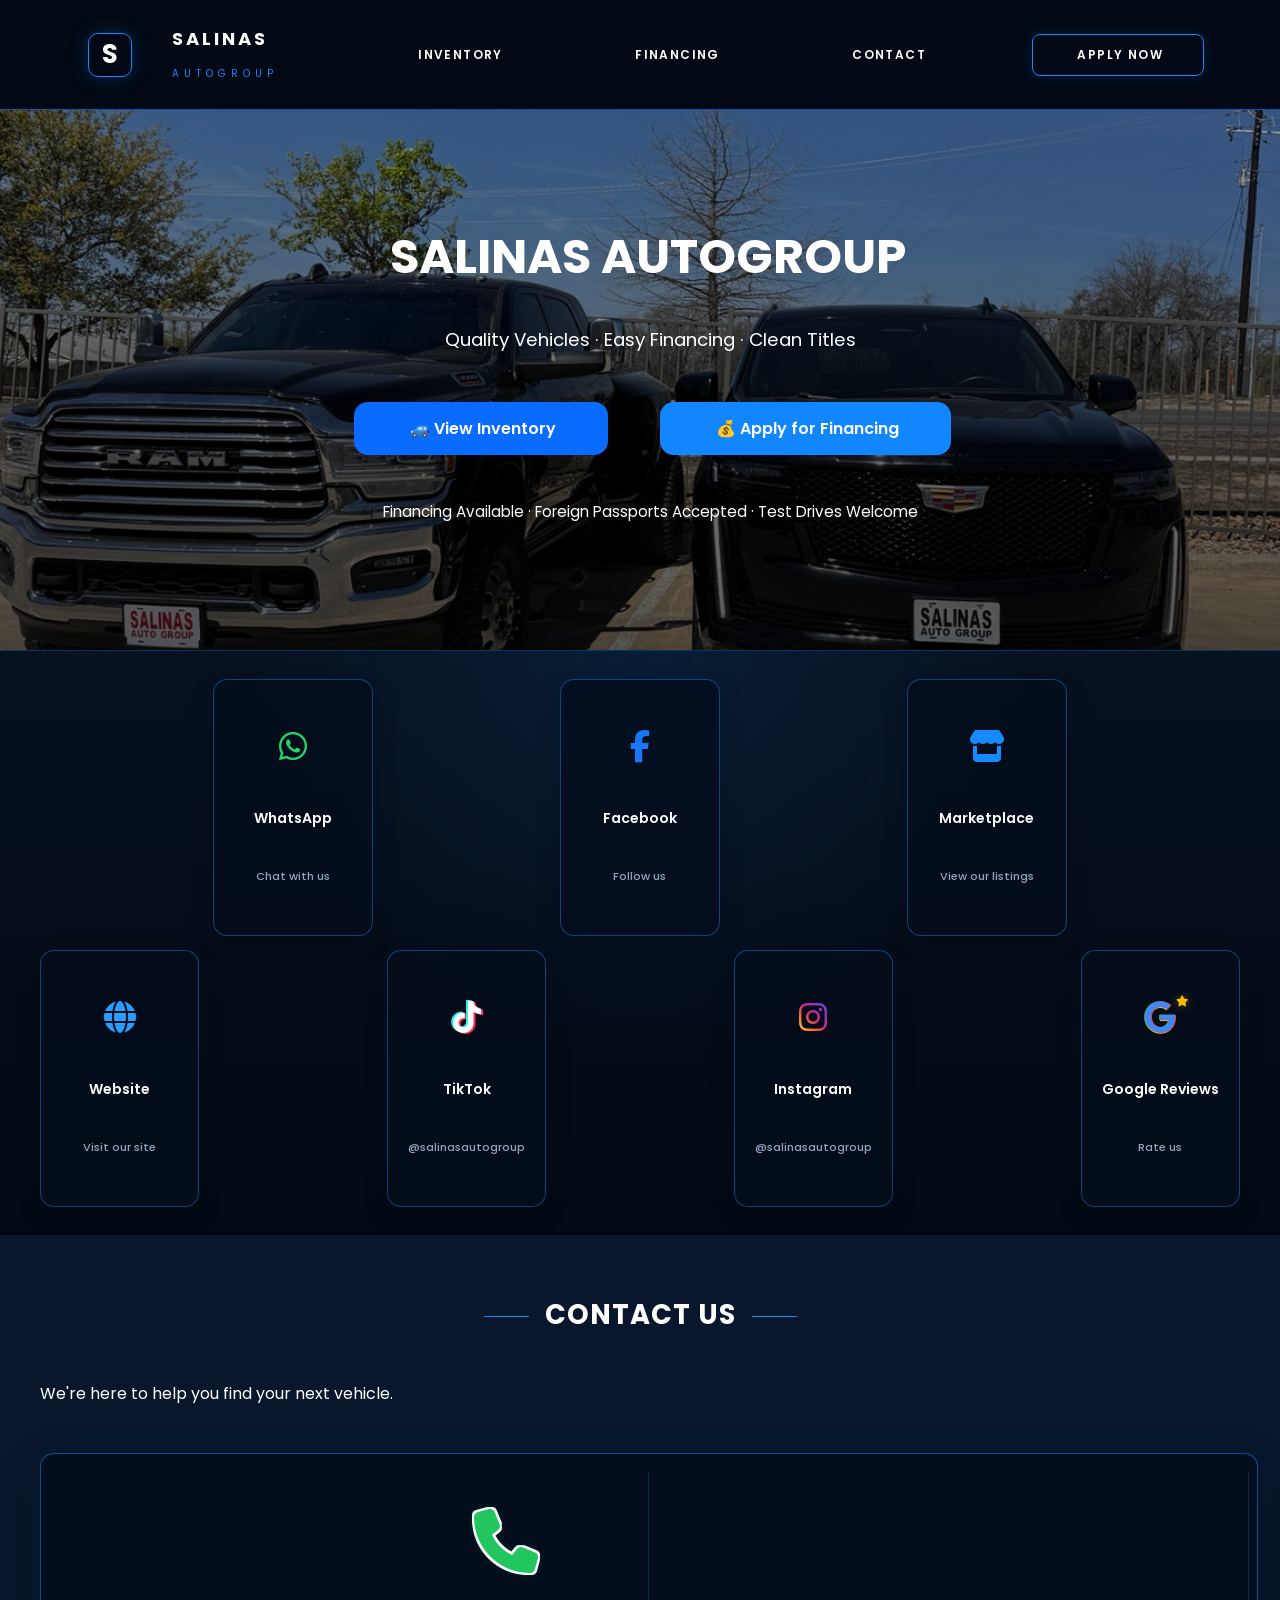
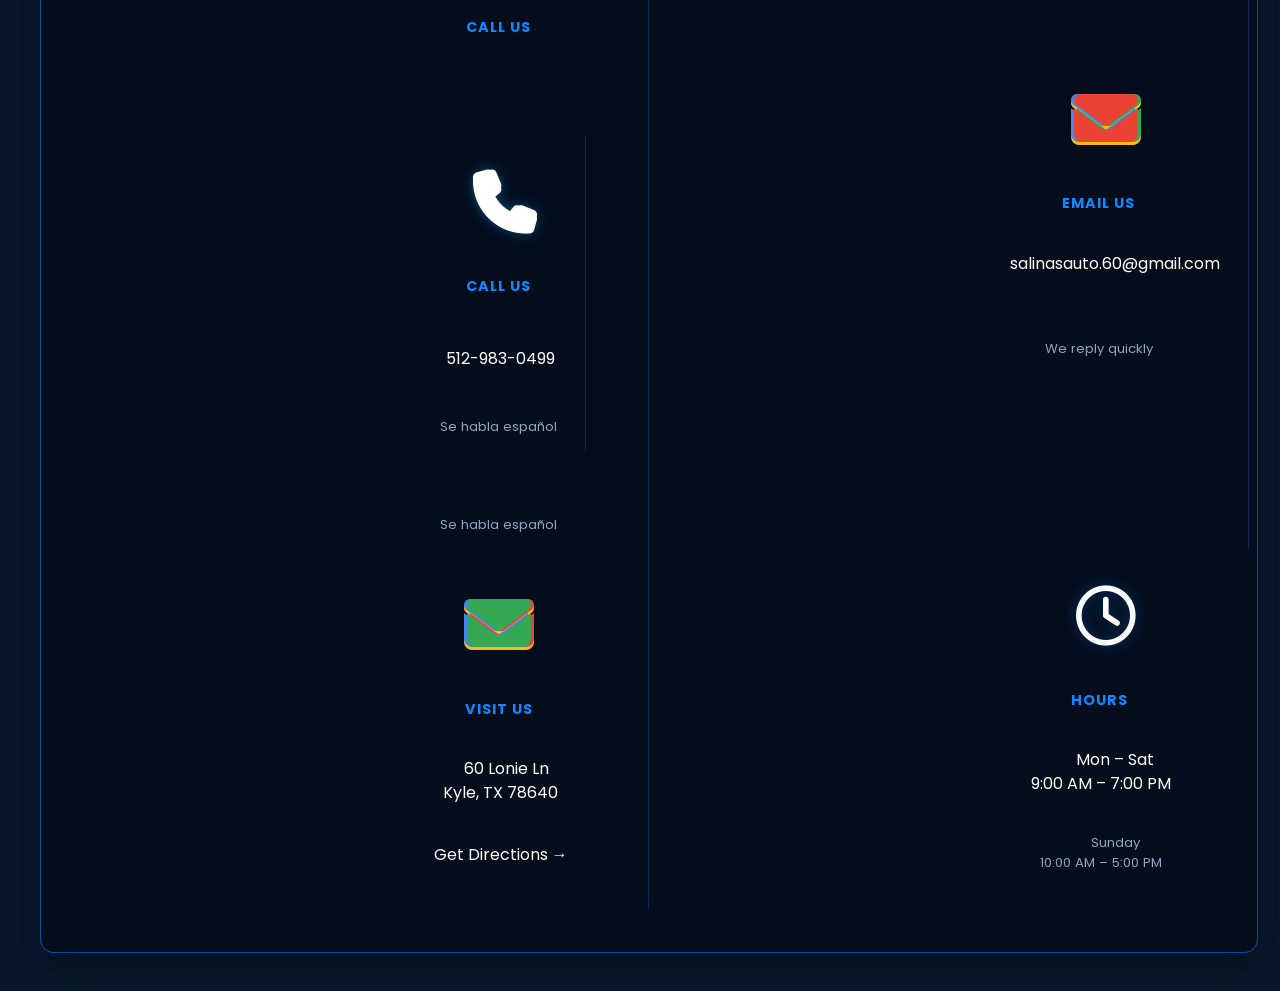
==== index.html @ 753e43c3 "Update contact icon for email in index.html" ====
<!DOCTYPE html>
<html lang="en"><head>
<meta charset="UTF-8"><meta name="viewport" content="width=device-width,initial-scale=1">
<title>Salinas AutoGroup</title>
<link rel="stylesheet" href="style.css">
<link rel="preconnect" href="https://fonts.googleapis.com">
<link href="https://fonts.googleapis.com/css2?family=Poppins:wght@300;500;700&display=swap" rel="stylesheet">
<link href="https://fonts.googleapis.com/css2?family=Poppins:wght@300;500;700&display=swap" rel="stylesheet">

<link rel="stylesheet" href="https://cdnjs.cloudflare.com/ajax/libs/font-awesome/6.7.2/css/all.min.css">

</head>  
</head>
<body>
  <nav class="navbar">

  <div class="nav-brand">
    <div class="nav-logo">S</div>

    <div class="nav-name">
      <strong>SALINAS</strong>
      <span>AUTOGROUP</span>
    </div>
  </div>

  <div class="nav-links">

    <a href="https://salinasautotx.mycarsonline.com/inventory/">
      INVENTORY
    </a>

    <a href="https://salinasautotx.mycarsonline.com/apply-online/">
      FINANCING
    </a>

    <a href="#contact">
      CONTACT
    </a>

    <a class="nav-apply"
       href="https://salinasautotx.mycarsonline.com/apply-online/">
      APPLY NOW
    </a>

  </div>

</nav>
<header class="hero">
  <div class="overlay"></div>

  <div class="hero-content">
    <h1>SALINAS AUTOGROUP</h1>

    <p class="hero-subtitle">
      Quality Vehicles · Easy Financing · Clean Titles
    </p>

    <div class="hero-buttons">
      <a class="btn" href="https://salinasautotx.mycarsonline.com/inventory/">
        🚙 View Inventory
      </a>

      <a class="btn btn-apply" href="https://salinasautotx.mycarsonline.com/apply-online/">
        💰 Apply for Financing
      </a>
    </div>

    <p class="hero-features">
      Financing Available · Foreign Passports Accepted · Test Drives Welcome
    </p>
  </div>
</header>
<main class="grid social-grid">

  <a class="card social-card" href="https://wa.me/message/QDEWCM2336SJL1">
    <i class="fa-brands fa-whatsapp brand-icon whatsapp-icon"></i>
    <strong>WhatsApp</strong>
    <span>Chat with us</span>
  </a>

  <a class="card social-card" href="https://www.facebook.com/share/1C6ceh8hkV/?mibextid=wwXIfr">
    <i class="fa-brands fa-facebook-f brand-icon facebook-icon"></i>
    <strong>Facebook</strong>
    <span>Follow us</span>
  </a>

  <a class="card social-card" href="https://www.facebook.com/marketplace/profile/61552966870118/?ref=permalink&mibextid=6ojiHh">
   <i class="fa-solid fa-store brand-icon marketplace-icon"></i>
    <strong>Marketplace</strong>
    <span>View our listings</span>
  </a>

  <a class="card social-card" href="https://salinasautotx.mycarsonline.com">
    <i class="fa-solid fa-globe brand-icon website-icon"></i>
    <strong>Website</strong>
    <span>Visit our site</span>
  </a>

  <a class="card social-card" href="https://www.tiktok.com/@salinasautogroup">
   <i class="fa-brands fa-tiktok brand-icon tiktok-icon"></i> 
    <strong>TikTok</strong>
    <span>@salinasautogroup</span>
  </a>

  <a class="card social-card" href="https://www.instagram.com/salinasautogroup">
  <i class="fa-brands fa-instagram brand-icon instagram-icon"></i>  
    <strong>Instagram</strong>
    <span>@salinasautogroup</span>
  </a>

  <a class="card social-card" href="https://g.page/r/CbCZAKgJNH7OEBM/review">
  <div class="google-icon-wrap">
  <i class="fa-brands fa-google brand-icon google-icon"></i>
  <i class="fa-solid fa-star review-star"></i>
</div> 
    <strong>Google Reviews</strong>
    <span>Rate us</span>
  </a>

</main>
<section class="info premium-contact" id="contact">

  <h2 class="contact-title">CONTACT US</h2>
  <p class="contact-subtitle">We're here to help you find your next vehicle.</p>

  <div class="contact-grid">

  <div class="contact-item">
  <div class="contact-icon">
    <i class="fa-solid fa-phone"></i>
  </div>

  <h3>CALL US</h3>

  <p class="contact-main">
  <div class="contact-item">

  <div class="contact-icon phone-icon">
    <i class="fa-solid fa-phone"></i>
  </div>

  <h3>CALL US</h3>

  <a class="contact-main contact-text-link"
     href="tel:+15129830499">
    512-983-0499
  </a>

  <span>Se habla español</span>

</div>  
  </p>

  <span>Se habla español</span>
</div>  

    <div class="contact-item">
  <div class="contact-icon">
    <i class="fa-solid fa-envelope"></i>
  </div>

  <h3>EMAIL US</h3>

  <p class="contact-main">
    <a class="contact-text-link" href="mailto:salinasauto.60@gmail.com">
      salinasauto.60@gmail.com
    </a>
  </p>

  <span>We reply quickly</span>
</div>
   

<div class="contact-item">
<div class="contact-icon gmail-icon">
  <i class="fa-solid fa-envelope"></i>
</div>  

  <h3>VISIT US</h3>

  <p class="contact-main">
    60 Lonie Ln<br>
    Kyle, TX 78640
  </p>

  <a class="contact-text-link contact-action"
     href="https://www.google.com/maps/search/?api=1&query=60+Lonie+Ln+Kyle+TX+78640"
     target="_blank"
     rel="noopener">
    Get Directions →
  </a>
</div>    


    <div class="contact-item">
      <div class="contact-icon">
        <i class="fa-regular fa-clock"></i>
      </div>

      <h3>HOURS</h3>
      <p class="contact-main">
        Mon – Sat<br>
        9:00 AM – 7:00 PM
      </p>

      <span>
        Sunday<br>
        10:00 AM – 5:00 PM
      </span>
    </div>

  </div>

</section>
---- style.css ----
body {
  margin: 0;
  font-family: 'Poppins', sans-serif;
  background: #08172b;
  color: #fff;
}

.hero {
  min-height: 60vh;
  position: relative;
  background:
    linear-gradient(rgba(0,0,0,.35), rgba(0,0,0,.65)),
    url('assets/hero.jpg') center/cover no-repeat;
  display: flex;
  justify-content: center;
  align-items: center;
  text-align: center;
  padding: 40px 20px;
  box-sizing: border-box;
}

.overlay {
  position: absolute;
  inset: 0;
}

.hero-content {
  position: relative;
  z-index: 2;
  max-width: 900px;
  width: 100%;
}

.hero-content h1 {
  font-size: 3rem;
  margin: 0 0 8px;
  font-weight: 700;
}

.hero-subtitle {
  font-size: 1.15rem;
  margin: 0 0 24px;
}

.hero-buttons {
  display: flex;
  justify-content: center;
  gap: 14px;
  flex-wrap: wrap;
}

.btn {
  background: #096bff;
  color: #fff;
  text-decoration: none;
  border-radius: 14px;
  padding: 14px 24px;
  display: inline-block;
  font-weight: 600;
  transition: .2s;
}

.btn-apply {
  background: #1286ff;
}

.btn:hover,
.card:hover {
  transform: translateY(-3px);
}

.hero-features {
  margin-top: 20px;
  font-size: .95rem;
}

.grid {
  display: grid;
  grid-template-columns: repeat(auto-fit, minmax(180px, 1fr));
  gap: 16px;
  padding: 30px 40px;

  background:
    radial-gradient(circle at 50% 0%, rgba(18, 134, 255, 0.10), transparent 45%),
    linear-gradient(180deg, #07111f 0%, #030914 100%);

  border-top: 1px solid rgba(18, 134, 255, 0.35);
}

.card {
  min-height: 95px;
  display: flex;
  align-items: center;
  justify-content: center;

  background: rgba(5, 14, 27, 0.82);
  color: #fff;
  text-decoration: none;

  border: 1px solid rgba(18, 134, 255, 0.55);
  border-radius: 12px;
  padding: 18px 14px;

  text-align: center;
  font-weight: 500;

  box-shadow: 0 8px 25px rgba(0, 0, 0, 0.25);

  transition: transform .22s ease,
              border-color .22s ease,
              box-shadow .22s ease,
              background .22s ease;
}

.info {
  position: relative;
  text-align: center;
  padding: 38px 20px 30px;

  background:
    radial-gradient(circle at 70% 30%, rgba(18, 134, 255, 0.08), transparent 35%),
    linear-gradient(180deg, #030914 0%, #020710 100%);

  border-top: 1px solid rgba(18, 134, 255, 0.18);
}

footer {
  text-align: center;
  padding: 20px;

  background: #020710;
  color: #6f88a8;

  border-top: 1px solid rgba(18, 134, 255, 0.10);
}

@media (max-width: 600px) {
  .hero {
    min-height: 65vh;
    padding: 30px 18px;
  }

  .hero-content h1 {
    font-size: 2rem;
  }

  .hero-subtitle {
    font-size: .95rem;
  }

  .hero-buttons {
    flex-direction: column;
    align-items: center;
  }

  .btn {
    width: 85%;
    box-sizing: border-box;
  }

  .hero-features {
    font-size: .8rem;
  }
}
/* ===== PREMIUM NAVBAR ===== */

.navbar {
  position: sticky;
  top: 0;
  z-index: 999;
  width: 100%;
  box-sizing: border-box;

  display: flex;
  justify-content: space-between;
  align-items: center;

  padding: 14px 34px;

  background: rgba(3, 10, 20, 0.96);
  border-bottom: 1px solid rgba(0, 132, 255, 0.65);

  backdrop-filter: blur(12px);
}

.nav-brand {
  display: flex;
  align-items: center;
  gap: 12px;
}

.nav-logo {
  width: 42px;
  height: 42px;

  display: flex;
  align-items: center;
  justify-content: center;

  font-size: 26px;
  font-weight: 700;

  color: #fff;
  border: 1px solid #1286ff;
  border-radius: 10px;

  box-shadow: 0 0 18px rgba(18, 134, 255, 0.25);
}

.nav-name {
  display: flex;
  flex-direction: column;
  line-height: 1;
}

.nav-name strong {
  font-size: 18px;
  letter-spacing: 3px;
}

.nav-name span {
  margin-top: 5px;

  font-size: 10px;
  letter-spacing: 5px;

  color: #1286ff;
}

.nav-links {
  display: flex;
  align-items: center;
  gap: 34px;
}

.nav-links a {
  color: #fff;
  text-decoration: none;

  font-size: 12px;
  font-weight: 600;
  letter-spacing: 1.4px;

  transition: 0.2s ease;
}

.nav-links a:hover {
  color: #1286ff;
  transform: translateY(-2px);
}

.nav-apply {
  padding: 11px 18px;

  border: 1px solid #1286ff;
  border-radius: 8px;

  box-shadow: 0 0 14px rgba(18, 134, 255, 0.18);
}

.nav-apply:hover {
  background: #1286ff;
  color: #fff !important;

  box-shadow: 0 0 22px rgba(18, 134, 255, 0.45);
}


/* ===== MOBILE ===== */

@media (max-width: 750px) {

  .navbar {
    padding: 12px 16px;
  }

  .nav-name strong {
    font-size: 14px;
    letter-spacing: 2px;
  }

  .nav-name span {
    font-size: 8px;
    letter-spacing: 3px;
  }

  .nav-links {
    gap: 12px;
  }

  .nav-links a:not(.nav-apply) {
    display: none;
  }

  .nav-apply {
    font-size: 10px;
    padding: 9px 12px;
  }
}
/* ===== PREMIUM CONTACT SECTION ===== */

.contact-title {
  text-align: center;
  font-size: 1.7rem;
  letter-spacing: 1px;
  margin: 0 0 35px;
  color: #ffffff;
}

.contact-title::before,
.contact-title::after {
  content: "";
  display: inline-block;
  width: 45px;
  height: 1px;
  background: #1286ff;
  vertical-align: middle;
  margin: 0 18px;
}

.contact-grid {
  max-width: 1200px;
  margin: 0 auto;
  display: grid;
  grid-template-columns: repeat(4, 1fr);

  border: 1px solid rgba(18, 134, 255, 0.55);
  border-radius: 14px;

  padding: 35px 20px;
  background: rgba(2, 9, 20, 0.65);

  box-shadow:
    0 15px 40px rgba(0, 0, 0, 0.30),
    0 0 30px rgba(18, 134, 255, 0.05);
}

.contact-item {
  text-align: center;
  padding: 10px 25px;
}

.contact-item:not(:last-child) {
  border-right: 1px solid rgba(18, 134, 255, 0.25);
}

.contact-icon {
  width: 58px;
  height: 58px;
  margin: 0 auto 18px;

  display: flex;
  align-items: center;
  justify-content: center;

  border: 1px solid #1286ff;
  border-radius: 50%;

  color: #ffffff;
  font-size: 25px;

  background: rgba(18, 134, 255, 0.10);

  box-shadow: 0 0 18px rgba(18, 134, 255, 0.18);
}

.contact-item h3 {
  color: #1286ff;
  font-size: .9rem;
  letter-spacing: 1px;
  margin: 0 0 12px;
}

.contact-item p {
  color: #ffffff;
  font-size: 1rem;
  line-height: 1.5;
  margin: 0 0 12px;
}

.contact-item span {
  color: #8fa6c0;
  font-size: .82rem;
  line-height: 1.5;
}

/* CONTACT ON PHONES */

@media (max-width: 800px) {

  .contact-grid {
    grid-template-columns: 1fr;
    padding: 15px 20px;
  }

  .contact-item {
    padding: 28px 10px;
  }

  .contact-item:not(:last-child) {
    border-right: none;
    border-bottom: 1px solid rgba(18, 134, 255, 0.20);
  }

  .contact-title::before,
  .contact-title::after {
    width: 25px;
    margin: 0 10px;
  }
}
/* ===== CONTACT DESKTOP FIX ===== */

@media (min-width: 801px) {

  .contact-grid {
    display: grid !important;
    grid-template-columns: repeat(4, minmax(0, 1fr)) !important;
    width: 100%;
    max-width: 1200px;
    padding: 35px 20px;
    align-items: stretch;
  }

  .contact-item {
    width: auto !important;
    min-width: 0;
    padding: 15px 20px;
  }

  .contact-item:not(:last-child) {
    border-right: 1px solid rgba(18, 134, 255, 0.25);
    border-bottom: none;
  }
}
/* ===== PREMIUM SOCIAL CARDS ===== */

.social-grid {
  display: grid;
  grid-template-columns: repeat(7, 1fr);
  gap: 14px;
  padding: 28px 40px;
}

.social-card {
  min-height: 125px;
  padding: 18px 10px;

  display: flex;
  flex-direction: column;
  align-items: center;
  justify-content: center;
  gap: 7px;

  background: rgba(5, 14, 27, 0.78);
  border: 1px solid rgba(18, 134, 255, 0.45);
  border-radius: 14px;

  text-align: center;
  text-decoration: none;

  box-shadow: 0 8px 25px rgba(0, 0, 0, 0.20);

  transition:
    transform .22s ease,
    border-color .22s ease,
    box-shadow .22s ease,
    background .22s ease;
}

.brand-icon {
  width: 30px;
  height: 30px;
  object-fit: contain;
  margin-bottom: 4px;
}

.marketplace-brand,
.website-brand {
  filter: invert(45%) sepia(95%) saturate(3000%)
          hue-rotate(190deg) brightness(105%);
}

.social-card strong {
  color: #ffffff;
  font-size: .88rem;
  font-weight: 600;
}

.social-card span {
  color: #8fa6c0;
  font-size: .70rem;
}

.social-card:hover {
  transform: translateY(-5px);
  border-color: #1286ff;
  background: rgba(10, 28, 52, 0.95);

  box-shadow:
    0 12px 30px rgba(0, 0, 0, .30),
    0 0 20px rgba(18, 134, 255, .20);
}

.social-card:hover .brand-icon {
  transform: scale(1.08);
}

.brand-icon {
  transition: transform .22s ease;
}


/* ===== SOCIAL CARDS MOBILE ===== */

@media (max-width: 900px) {

  .social-grid {
    grid-template-columns: repeat(2, 1fr);
    padding: 20px;
    gap: 12px;
  }

  .social-card {
    min-height: 110px;
  }

}

@media (max-width: 500px) {

  .social-grid {
    grid-template-columns: repeat(2, 1fr);
    padding: 16px;
    gap: 10px;
  }

  .brand-icon {
    width: 27px;
    height: 27px;
  }

}
/* ===== PREMIUM SOCIAL BRAND COLORS ===== */

.brand-icon {
  font-size: 32px;
  width: auto;
  height: auto;
  margin-bottom: 7px;

  transition:
    transform .25s ease,
    filter .25s ease;
}

/* WhatsApp */
.whatsapp-icon {
  color: #25D366;
}

/* Facebook */
.facebook-icon {
  color: #1877F2;
}

/* Marketplace */
.marketplace-icon {
  color: #168AFF;
}

/* Salinas Website */
.website-icon {
  color: #2D9CFF;
}

/* TikTok - Cyan + Pink */
.tiktok-icon {
  color: #ffffff;

  text-shadow:
    -2px -1px 0 #25F4EE,
     2px  1px 0 #FE2C55;
}

/* Instagram - Official-style gradient */
.instagram-icon {
  color: transparent;

  background: linear-gradient(
    45deg,
    #FEDA75,
    #FA7E1E,
    #D62976,
    #962FBF,
    #4F5BD5
  );

  -webkit-background-clip: text;
  background-clip: text;
}

/* Google */
.google-icon {
  color: #4285F4;

  text-shadow:
    1px 0 #EA4335,
    0 1px #FBBC05,
    -1px 0 #34A853;
}

/* Premium hover */

.social-card:hover .brand-icon {
  transform: translateY(-2px) scale(1.15);
}

/* Individual glow */

.social-card:hover .whatsapp-icon {
  filter: drop-shadow(0 0 8px rgba(37, 211, 102, .65));
}

.social-card:hover .facebook-icon,
.social-card:hover .marketplace-icon {
  filter: drop-shadow(0 0 8px rgba(24, 119, 242, .65));
}

.social-card:hover .website-icon {
  filter: drop-shadow(0 0 8px rgba(45, 156, 255, .65));
}

.social-card:hover .tiktok-icon {
  filter:
    drop-shadow(-2px 0 5px rgba(37, 244, 238, .45))
    drop-shadow(2px 0 5px rgba(254, 44, 85, .45));
}

.social-card:hover .instagram-icon {
  filter: drop-shadow(0 0 8px rgba(214, 41, 118, .60));
}

.social-card:hover .google-icon {
  filter: drop-shadow(0 0 7px rgba(66, 133, 244, .55));
}
/* ===== GOOGLE REVIEWS STAR ===== */

.google-icon-wrap {
  position: relative;
  display: inline-flex;
  align-items: center;
  justify-content: center;
}

.review-star {
  position: absolute;
  top: -5px;
  right: -12px;

  font-size: 11px;
  color: #FBBC05;

  filter: drop-shadow(0 0 4px rgba(251, 188, 5, .35));

  transition:
    transform .25s ease,
    filter .25s ease;
}

.social-card:hover .review-star {
  transform: scale(1.25) rotate(8deg);

  filter:
    drop-shadow(0 0 7px rgba(251, 188, 5, .75));
}
/* ==================================
   PREMIUM CONTACT US - FINAL DESIGN
================================== */

.premium-contact {
  padding: 48px 40px 42px;

  background:
    radial-gradient(
      circle at 50% 0%,
      rgba(18, 134, 255, 0.10),
      transparent 42%
    ),
    linear-gradient(
      180deg,
      #030914 0%,
      #020710 100%
    );

  border-top: 1px solid rgba(18, 134, 255, 0.20);
}

.premium-contact .contact-title {
  margin: 0;

  text-align: center;
  color: #ffffff;

  font-size: 1.65rem;
  font-weight: 700;
  letter-spacing: 1.8px;
}

.premium-contact .contact-title::before,
.premium-contact .contact-title::after {
  content: "";

  display: inline-block;

  width: 48px;
  height: 1px;

  margin: 0 18px;

  vertical-align: middle;

  background: linear-gradient(
    90deg,
    transparent,
    #1286ff
  );
}

.premium-contact .contact-title::after {
  background: linear-gradient(
    90deg,
    #1286ff,
    transparent
  );
}

.contact-subtitle {
  margin: 8px 0 28px;

  text-align: center;

  color: #7187a3;
  font-size: .78rem;
  letter-spacing: .4px;
}


/* Main premium container */

.premium-contact .contact-grid {
  width: 100%;
  max-width: 1250px;

  margin: 0 auto;

  display: grid;
  grid-template-columns: repeat(4, 1fr);

  padding: 28px 10px;

  box-sizing: border-box;

  background:
    linear-gradient(
      145deg,
      rgba(6, 17, 32, 0.90),
      rgba(2, 9, 20, 0.88)
    );

  border: 1px solid rgba(18, 134, 255, 0.38);
  border-radius: 16px;

  box-shadow:
    0 18px 45px rgba(0, 0, 0, 0.32),
    inset 0 1px 0 rgba(255, 255, 255, 0.025),
    0 0 30px rgba(18, 134, 255, 0.035);
}


/* Each column */

.premium-contact .contact-item {
  position: relative;

  min-height: 175px;

  padding: 10px 24px;

  display: flex;
  flex-direction: column;
  align-items: center;
  justify-content: center;

  box-sizing: border-box;

  text-align: center;
  text-decoration: none;

  background: transparent;

  transition:
    background .25s ease,
    transform .25s ease;
}

.premium-contact .contact-item:not(:last-child) {
  border-right: 1px solid rgba(18, 134, 255, 0.18);
}


/* Clickable columns */

.contact-link {
  cursor: pointer;
}

.contact-link:hover {
  background: rgba(18, 134, 255, 0.035);
}


/* Premium round icons */

.premium-contact .contact-icon {
  width: 56px;
  height: 56px;

  margin: 0 0 15px;

  display: flex;
  align-items: center;
  justify-content: center;

  border-radius: 50%;

  border: 1px solid rgba(18, 134, 255, 0.85);

  background:
    radial-gradient(
      circle,
      rgba(18, 134, 255, .18),
      rgba(18, 134, 255, .04)
    );

  color: #ffffff;

  font-size: 20px;

  box-shadow:
    inset 0 0 12px rgba(18, 134, 255, .08),
    0 0 15px rgba(18, 134, 255, .13);

  transition:
    transform .25s ease,
    box-shadow .25s ease,
    border-color .25s ease;
}

.contact-link:hover .contact-icon {
  transform: scale(1.07);

  border-color: #2d9cff;

  box-shadow:
    0 0 20px rgba(18, 134, 255, .32),
    inset 0 0 12px rgba(18, 134, 255, .12);
}


/* Text hierarchy */

.premium-contact .contact-item h3 {
  margin: 0 0 9px;

  color: #1286ff;

  font-size: .78rem;
  font-weight: 600;
  letter-spacing: 1.3px;
}

.premium-contact .contact-main {
  margin: 0 0 8px;

  color: #ffffff;

  font-size: .94rem;
  font-weight: 500;
  line-height: 1.5;
}

.premium-contact .contact-item span {
  color: #7890ad;

  font-size: .72rem;
  line-height: 1.55;
}

.premium-contact .contact-action {
  color: #2d9cff !important;

  transition:
    color .2s ease,
    letter-spacing .2s ease;
}

.contact-link:hover .contact-action {
  color: #71bfff !important;
  letter-spacing: .3px;
}


/* ==================================
   CONTACT RESPONSIVE
================================== */

@media (max-width: 900px) {

  .premium-contact {
    padding: 38px 20px;
  }

  .premium-contact .contact-grid {
    grid-template-columns: repeat(2, 1fr);
    padding: 8px;
  }

  .premium-contact .contact-item {
    min-height: 185px;
    padding: 24px 15px;
  }

  .premium-contact .contact-item:not(:last-child) {
    border-right: none;
  }

  .premium-contact .contact-item:nth-child(odd) {
    border-right: 1px solid rgba(18, 134, 255, 0.18);
  }

  .premium-contact .contact-item:nth-child(-n+2) {
    border-bottom: 1px solid rgba(18, 134, 255, 0.18);
  }
}


@media (max-width: 520px) {

  .premium-contact {
    padding: 34px 14px;
  }

  .premium-contact .contact-title {
    font-size: 1.35rem;
  }

  .premium-contact .contact-title::before,
  .premium-contact .contact-title::after {
    width: 25px;
    margin: 0 9px;
  }

  .premium-contact .contact-grid {
    grid-template-columns: 1fr;
  }

  .premium-contact .contact-item {
    min-height: 165px;
  }

  .premium-contact .contact-item:nth-child(odd) {
    border-right: none;
  }

  .premium-contact .contact-item:nth-child(-n+3) {
    border-bottom: 1px solid rgba(18, 134, 255, 0.18);
  }
}
/* ===== CONTACT DESKTOP FIX ===== */

.premium-contact {
  padding: 34px 40px 38px;
}

.premium-contact .contact-grid {
  max-width: 1250px;
  grid-template-columns: repeat(4, 1fr);
  padding: 18px 8px;
}

.premium-contact .contact-item {
  min-height: 150px;
  padding: 12px 18px;
}

.premium-contact .contact-icon {
  width: 50px;
  height: 50px;
  margin-bottom: 12px;
}

.premium-contact .contact-title {
  margin-bottom: 4px;
}

.contact-subtitle {
  margin-bottom: 22px;
}


/* SOLO APILAR EN PANTALLAS PEQUEÑAS */

@media (max-width: 650px) {

  .premium-contact {
    padding: 30px 14px;
  }

  .premium-contact .contact-grid {
    grid-template-columns: 1fr;
    padding: 8px;
  }

  .premium-contact .contact-item {
    min-height: 150px;
    padding: 24px 12px;
    border-right: none !important;
  }

  .premium-contact .contact-item:not(:last-child) {
    border-bottom: 1px solid rgba(18, 134, 255, 0.18);
  }
}
/* ===== PERFECT CONTACT ALIGNMENT ===== */

.premium-contact .contact-item {
  position: relative;
  display: flex;
  flex-direction: column;
  align-items: center;
  justify-content: center;
  text-align: center;
}

/* ÍCONO perfectamente centrado */
.premium-contact .contact-icon {
  position: relative;
  margin-left: auto;
  margin-right: auto;
}

/* Rayitas decorativas centradas con el ícono */
.premium-contact .contact-icon::before,
.premium-contact .contact-icon::after {
  top: 50%;
  transform: translateY(-50%);
}

/* Texto centrado debajo */
.premium-contact .contact-item h3,
.premium-contact .contact-item p,
.premium-contact .contact-item span,
.premium-contact .contact-item a {
  text-align: center;
  margin-left: auto;
  margin-right: auto;
}

/* Evita que elementos se recorran */
.premium-contact .contact-item::before,
.premium-contact .contact-item::after {
  left: 50%;
  transform: translateX(-50%);
}
/* ===== CLEAN OLD CONTACT DECORATIONS ===== */

.premium-contact .contact-item::before,
.premium-contact .contact-item::after,
.premium-contact .contact-icon::before,
.premium-contact .contact-icon::after,
.premium-contact .contact-item h3::before,
.premium-contact .contact-item h3::after,
.premium-contact .contact-main::before,
.premium-contact .contact-main::after,
.premium-contact .contact-item span::before,
.premium-contact .contact-item span::after {
  content: none !important;
  display: none !important;
}

/* Dejamos SOLO las líneas bonitas del título CONTACT US */

.premium-contact .contact-title::before,
.premium-contact .contact-title::after {
  content: "";
  display: inline-block;
  width: 45px;
  height: 1px;
  background: #1286ff;
  vertical-align: middle;
  margin: 0 16px;
}

/* Íconos limpios */

.premium-contact .contact-icon {
  position: relative;
  margin: 0 auto 14px;
}

/* Texto limpio y centrado */

.premium-contact .contact-item h3,
.premium-contact .contact-main,
.premium-contact .contact-item span {
  width: 100%;
  text-align: center;
  margin-left: auto;
  margin-right: auto;
}
/* ===== ONLY TEXT LINKS CLICKABLE ===== */

.contact-text-link {
  color: #ffffff;
  text-decoration: none !important;
  position: relative;
  display: inline-block;
  transition: color .2s ease, text-shadow .2s ease;
}

.contact-text-link:hover {
  color: #1286ff;
  text-shadow: 0 0 10px rgba(18, 134, 255, 0.45);
}

/* Quitar rayitas/decoraciones viejas de los links */
.contact-text-link::before,
.contact-text-link::after {
  content: none !important;
  display: none !important;
}
/* ===== FINAL CONTACT ALIGNMENT FIX ===== */

.contact-grid {
  display: grid;
  grid-template-columns: repeat(2, 1fr);
  align-items: stretch;
}

.contact-item {
  display: flex;
  flex-direction: column;
  align-items: center;
  justify-content: center;

  min-height: 260px;
  padding: 35px 25px;
  text-align: center;
  box-sizing: border-box;
}

/* Todos los iconos exactamente a la misma altura/tamaño */
.contact-icon {
  width: 58px;
  height: 58px;
  min-width: 58px;
  min-height: 58px;

  display: flex;
  align-items: center;
  justify-content: center;

  margin: 0 auto 18px;
}

/* Títulos iguales */
.contact-item h3 {
  margin: 0 0 12px;
  min-height: 22px;
  display: flex;
  align-items: center;
  justify-content: center;
}

/* Área principal de texto igual */
.contact-main {
  margin: 0 0 8px;
  min-height: 48px;

  display: flex;
  align-items: center;
  justify-content: center;
  text-align: center;
}

/* Texto pequeño inferior */
.contact-item > span {
  min-height: 24px;
  display: flex;
  align-items: center;
  justify-content: center;
  margin: 0;
}

/* En celular */
@media (max-width: 800px) {
  .contact-grid {
    grid-template-columns: 1fr;
  }

  .contact-item {
    min-height: auto;
    padding: 30px 20px;
  }
}
/* ===== CONTACT ICONS FINAL LOOK ===== */

/* Quitar círculos viejos */
.premium-contact .contact-icon {
  width: auto;
  height: auto;
  min-width: 0;
  min-height: 0;

  margin: 0 auto 18px;

  border: none !important;
  border-radius: 0 !important;
  background: transparent !important;
  box-shadow: none !important;

  display: flex;
  align-items: center;
  justify-content: center;
}

/* TELÉFONO: verde con borde blanco */
.premium-contact .contact-item:nth-child(1) .contact-icon i {
  color: #22c55e;
  font-size: 64px;

  text-shadow:
    -2px -2px 0 #ffffff,
     2px -2px 0 #ffffff,
    -2px  2px 0 #ffffff,
     2px  2px 0 #ffffff,
     0 0 10px rgba(34, 197, 94, .25);
}

/* EMAIL */
.premium-contact .contact-item:nth-child(2) .contact-icon i {
  font-size: 64px;
  color: #EA4335;

  filter:
    drop-shadow(-3px 0 0 #4285F4)
    drop-shadow(3px 0 0 #34A853)
    drop-shadow(0 3px 0 #FBBC05);
}

/* MAPS */
.premium-contact .contact-item:nth-child(3) .contact-icon i {
  font-size: 64px;
  color: #34A853;

  filter:
    drop-shadow(-3px 0 0 #4285F4)
    drop-shadow(3px 0 0 #EA4335)
    drop-shadow(0 3px 0 #FBBC05);
}

/* HOURS */
.premium-contact .contact-item:nth-child(4) .contact-icon i {
  color: #ffffff;
  font-size: 60px;

  filter:
    drop-shadow(0 0 7px rgba(18, 134, 255, .35));
}

/* Todo bien centrado */
.premium-contact .contact-item {
  display: flex;
  flex-direction: column;
  align-items: center;
  justify-content: center;
  text-align: center;
}

.premium-contact .contact-item h3,
.premium-contact .contact-main,
.premium-contact .contact-item > span,
.premium-contact .contact-action {
  text-align: center;
  margin-left: auto;
  margin-right: auto;
}
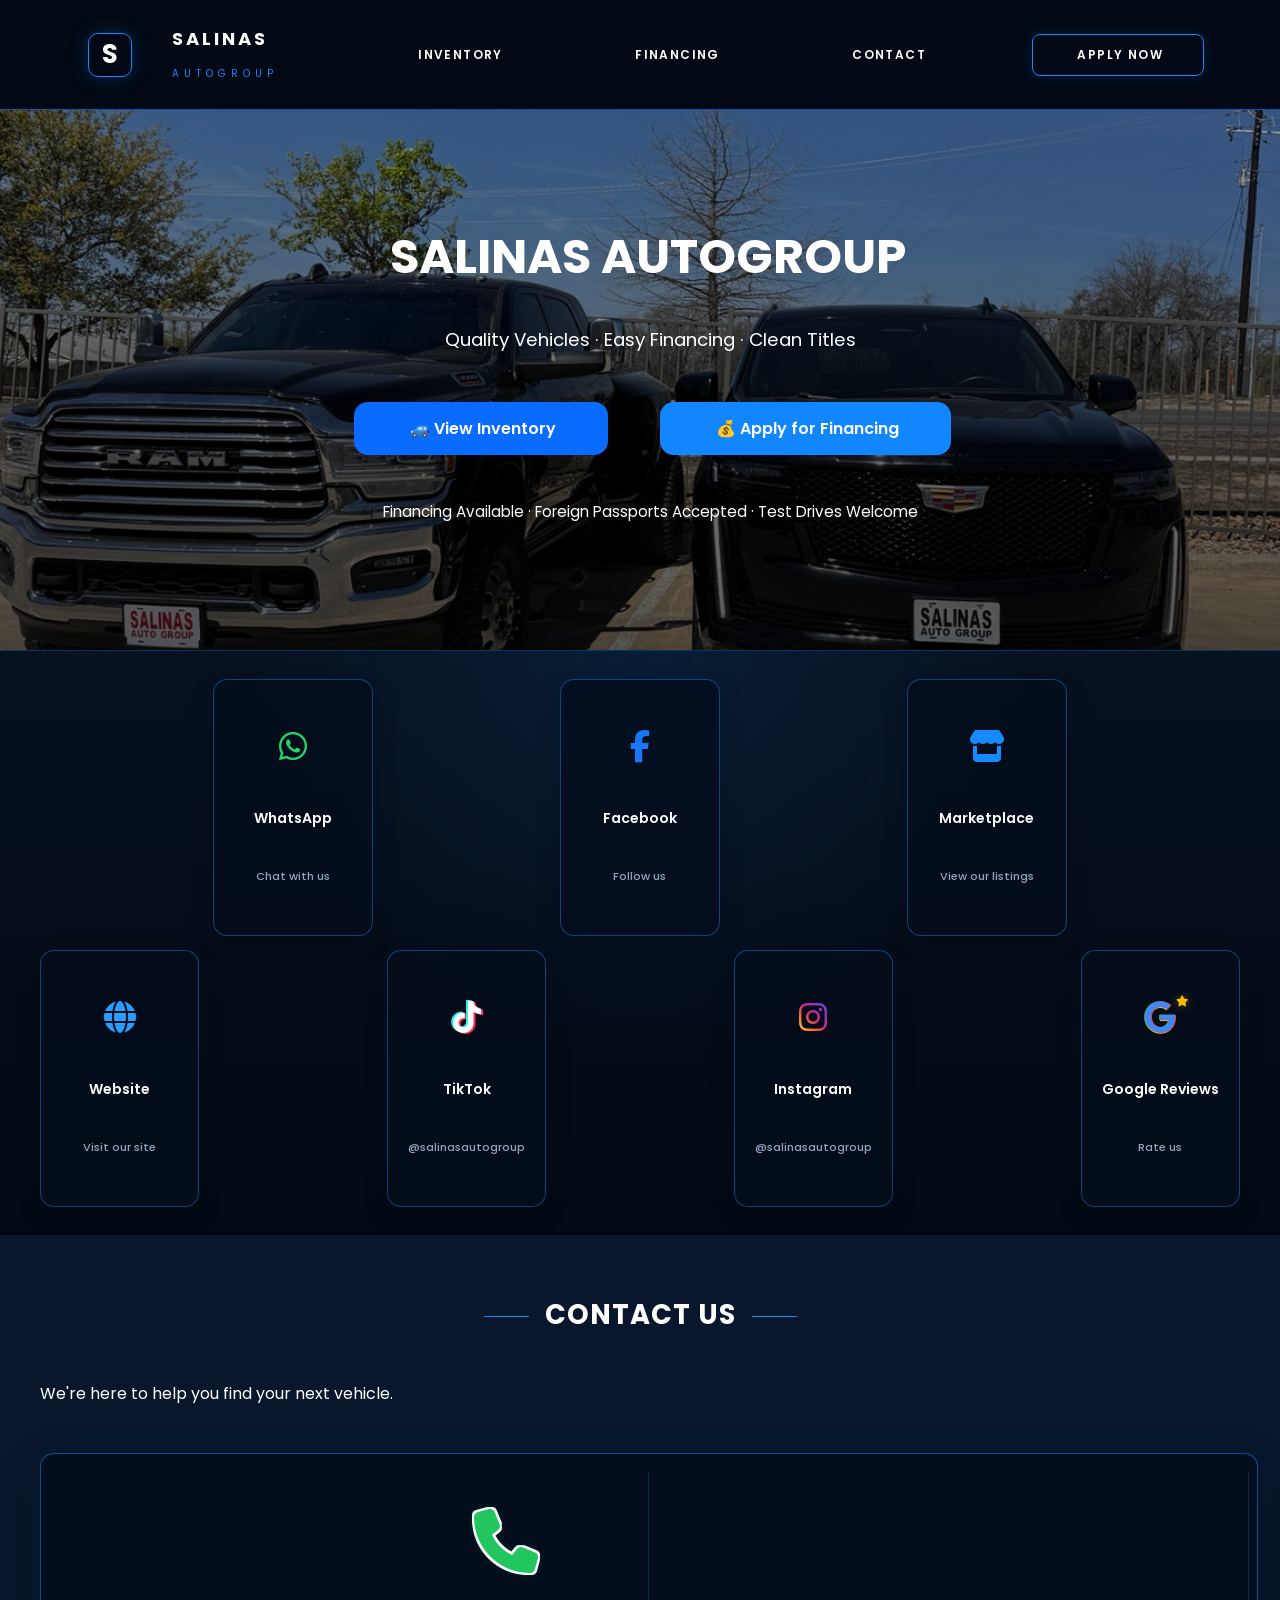
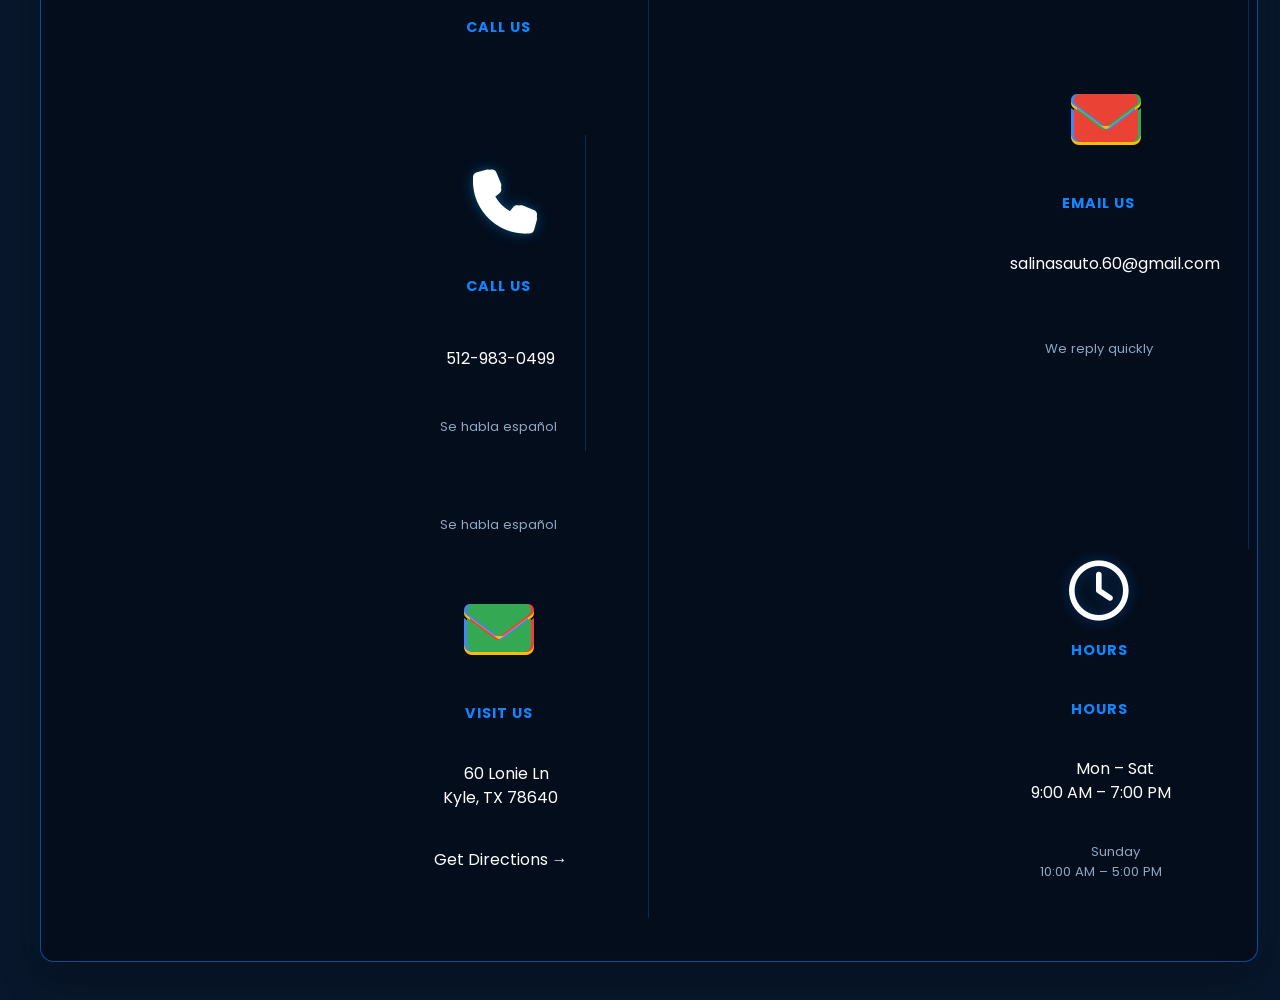
==== commit ec6e445a: "Refactor contact icon section in index.html" ====
--- a/index.html
+++ b/index.html
@@ -193,9 +193,12 @@
 
 
     <div class="contact-item">
-      <div class="contact-icon">
-        <i class="fa-regular fa-clock"></i>
-      </div>
+
+  <div class="contact-icon hours-icon">
+    <i class="fa-regular fa-clock"></i>
+  </div>
+
+  <h3>HOURS</h3>
 
       <h3>HOURS</h3>
       <p class="contact-main">
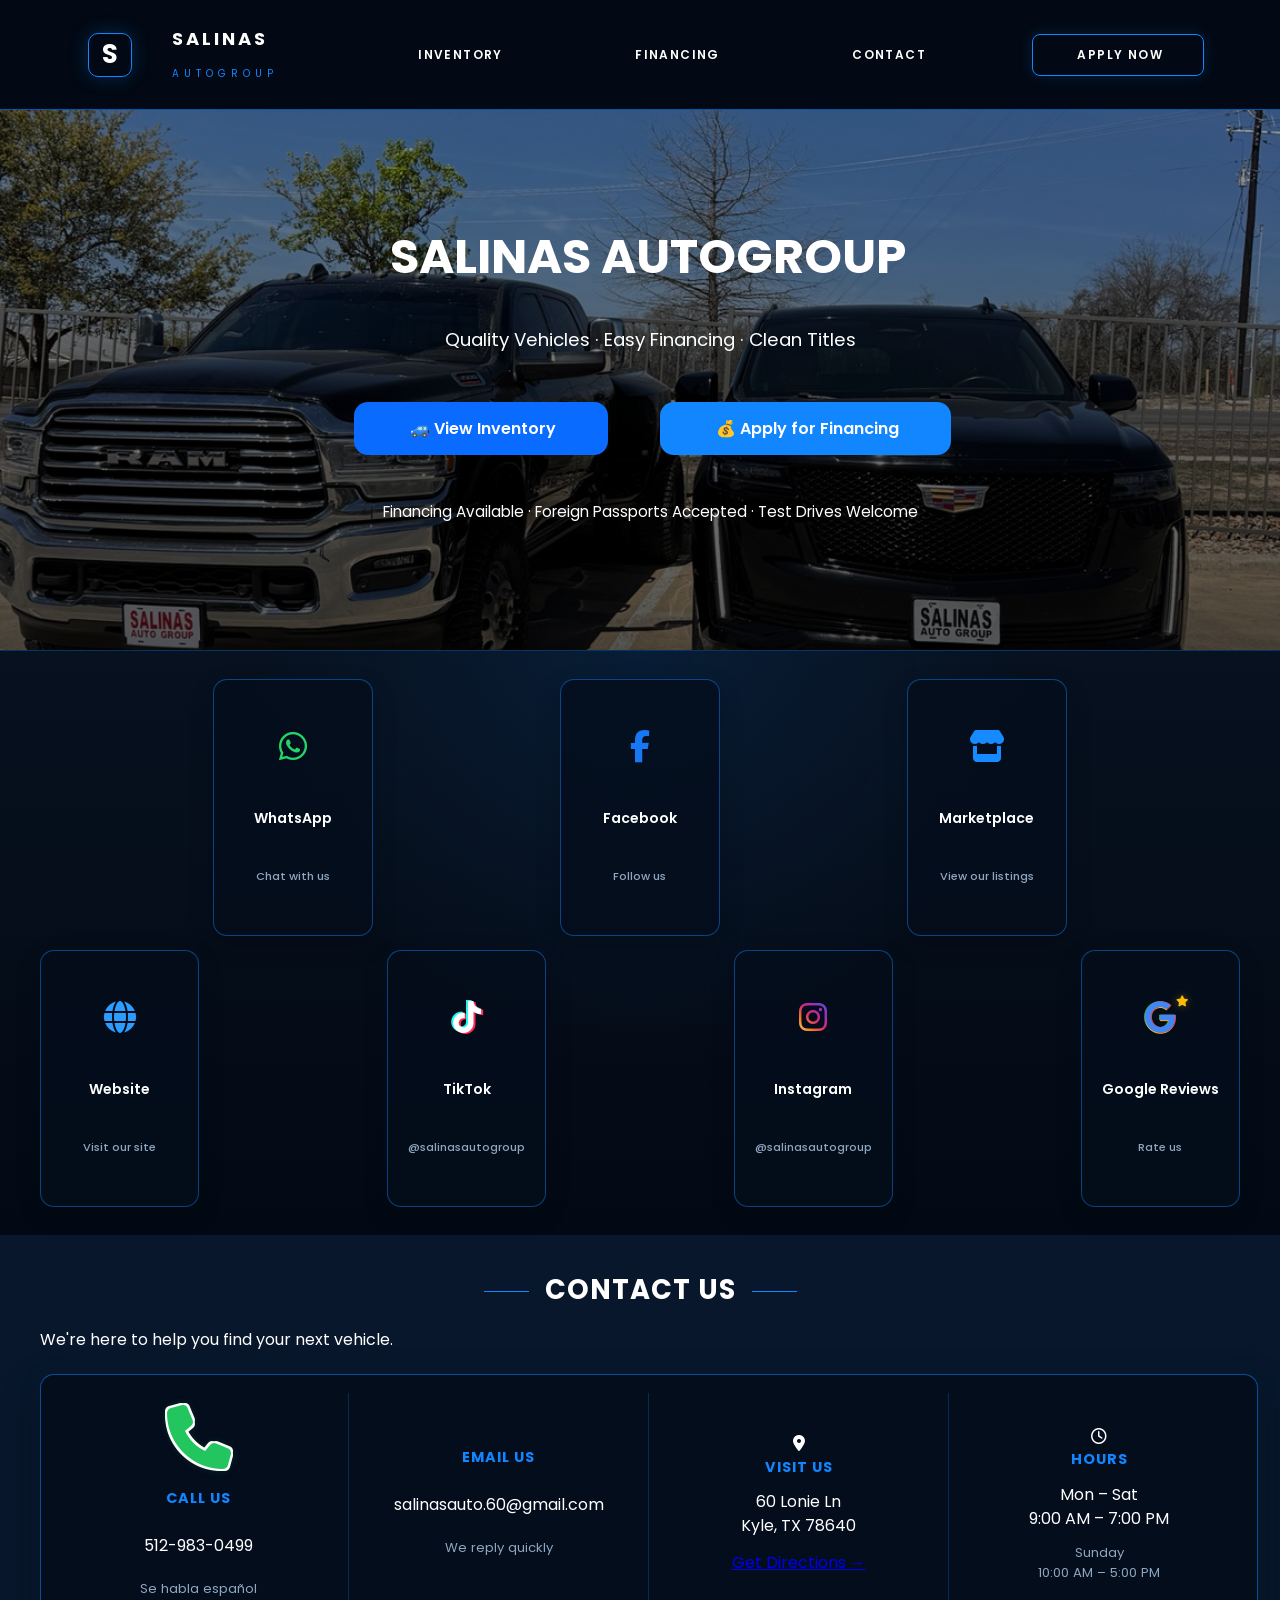
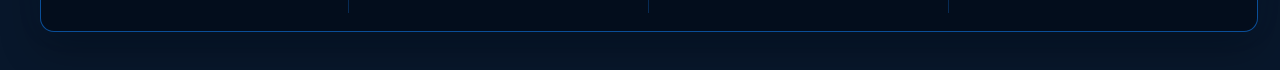
==== commit 71deb94b: "Refactor contact section in index.html" ====
--- a/index.html
+++ b/index.html
@@ -120,98 +120,99 @@
 </main>
 <section class="info premium-contact" id="contact">
 
-  <h2 class="contact-title">CONTACT US</h2>
-  <p class="contact-subtitle">We're here to help you find your next vehicle.</p>
-
-  <div class="contact-grid">
-
-  <div class="contact-item">
-  <div class="contact-icon">
-    <i class="fa-solid fa-phone"></i>
-  </div>
-
-  <h3>CALL US</h3>
-
-  <p class="contact-main">
-  <div class="contact-item">
-
-  <div class="contact-icon phone-icon">
-    <i class="fa-solid fa-phone"></i>
-  </div>
-
-  <h3>CALL US</h3>
-
-  <a class="contact-main contact-text-link"
-     href="tel:+15129830499">
-    512-983-0499
-  </a>
-
-  <span>Se habla español</span>
-
-</div>  
-  </p>
-
-  <span>Se habla español</span>
-</div>  
-
-    <div class="contact-item">
-  <div class="contact-icon">
-    <i class="fa-solid fa-envelope"></i>
-  </div>
-
-  <h3>EMAIL US</h3>
-
-  <p class="contact-main">
-    <a class="contact-text-link" href="mailto:salinasauto.60@gmail.com">
-      salinasauto.60@gmail.com
-    </a>
-  </p>
-
-  <span>We reply quickly</span>
-</div>
-   
-
-<div class="contact-item">
-<div class="contact-icon gmail-icon">
-  <i class="fa-solid fa-envelope"></i>
-</div>  
-
-  <h3>VISIT US</h3>
-
-  <p class="contact-main">
-    60 Lonie Ln<br>
-    Kyle, TX 78640
-  </p>
-
-  <a class="contact-text-link contact-action"
-     href="https://www.google.com/maps/search/?api=1&query=60+Lonie+Ln+Kyle+TX+78640"
-     target="_blank"
-     rel="noopener">
-    Get Directions →
-  </a>
-</div>    
-
-
-    <div class="contact-item">
-
-  <div class="contact-icon hours-icon">
-    <i class="fa-regular fa-clock"></i>
+  <h2 class="contact-title">CONTACT US</h2>
+
+  <p class="contact-subtitle">
+    We're here to help you find your next vehicle.
+  </p>
+
+  <div class="contact-grid">
+
+    <!-- CALL US -->
+    <div class="contact-item">
+
+      <div class="contact-icon phone-icon">
+        <i class="fa-solid fa-phone"></i>
+      </div>
+
+      <h3>CALL US</h3>
+
+      <a class="contact-main contact-text-link"
+         href="tel:+15129830499">
+        512-983-0499
+      </a>
+
+      <span>Se habla español</span>
+
+    </div>
+
+
+    <!-- EMAIL US -->
+    <div class="contact-item">
+
+      <div class="gmail-logo" aria-hidden="true">
+        <span class="gmail-left"></span>
+        <span class="gmail-right"></span>
+        <span class="gmail-middle"></span>
+      </div>
+
+      <h3>EMAIL US</h3>
+
+      <a class="contact-main contact-text-link"
+         href="mailto:salinasauto.60@gmail.com">
+        salinasauto.60@gmail.com
+      </a>
+
+      <span>We reply quickly</span>
+
+    </div>
+
+
+    <!-- VISIT US -->
+    <div class="contact-item">
+
+      <div class="maps-logo">
+        <i class="fa-solid fa-location-dot"></i>
+      </div>
+
+      <h3>VISIT US</h3>
+
+      <p class="contact-main">
+        60 Lonie Ln<br>
+        Kyle, TX 78640
+      </p>
+
+      <a class="contact-action"
+         href="https://www.google.com/maps/search/?api=1&query=60+Lonie+Ln+Kyle+TX+78640"
+         target="_blank"
+         rel="noopener">
+        Get Directions →
+      </a>
+
+    </div>
+
+
+    <!-- HOURS -->
+    <div class="contact-item">
+
+      <div class="hours-logo">
+        <i class="fa-regular fa-clock"></i>
+      </div>
+
+      <h3>HOURS</h3>
+
+      <p class="contact-main">
+        Mon – Sat<br>
+        9:00 AM – 7:00 PM
+      </p>
+
+      <span>
+        Sunday<br>
+        10:00 AM – 5:00 PM
+      </span>
+
+    </div>
+
   </div>
 
-  <h3>HOURS</h3>
-
-      <h3>HOURS</h3>
-      <p class="contact-main">
-        Mon – Sat<br>
-        9:00 AM – 7:00 PM
-      </p>
-
-      <span>
-        Sunday<br>
-        10:00 AM – 5:00 PM
-      </span>
-    </div>
-
-  </div>
-
 </section>
--- a/style.css
+++ b/style.css
@@ -1295,3 +1295,111 @@
   margin-left: auto;
   margin-right: auto;
 }
+/* ===== CONTACT ICONS FINAL PREMIUM LOOK ===== */
+
+.phone-icon i {
+  color: #22c55e;
+  font-size: 64px;
+
+  text-shadow:
+    -2px -2px 0 #ffffff,
+     2px -2px 0 #ffffff,
+    -2px  2px 0 #ffffff,
+     2px  2px 0 #ffffff,
+     0 0 10px rgba(34, 197, 94, .25);
+}
+
+.gmail-icon i {
+  font-size: 64px;
+  color: transparent;
+
+  background: linear-gradient(
+    135deg,
+    #4285F4 0%,
+    #4285F4 25%,
+    #EA4335 25%,
+    #EA4335 50%,
+    #FBBC05 50%,
+    #FBBC05 72%,
+    #34A853 72%,
+    #34A853 100%
+  );
+
+  -webkit-background-clip: text;
+  background-clip: text;
+}
+
+.maps-icon i {
+  font-size: 64px;
+  color: transparent;
+
+  background: linear-gradient(
+    160deg,
+    #4285F4 0%,
+    #4285F4 25%,
+    #EA4335 25%,
+    #EA4335 48%,
+    #FBBC05 48%,
+    #FBBC05 68%,
+    #34A853 68%,
+    #34A853 100%
+  );
+
+  -webkit-background-clip: text;
+  background-clip: text;
+}
+
+.hours-icon {
+  width: 76px;
+  height: 76px;
+
+  display: flex;
+  align-items: center;
+  justify-content: center;
+
+  border-radius: 50%;
+
+  background: #ffffff;
+  border: 4px solid #268cff;
+
+  box-shadow:
+    0 0 16px rgba(38, 140, 255, .30);
+}
+
+.hours-icon i {
+  color: #268cff;
+  font-size: 42px;
+}
+
+/* Equal sizing + alignment */
+
+.phone-icon,
+.gmail-icon,
+.maps-icon {
+  width: 76px;
+  height: 76px;
+
+  display: flex;
+  align-items: center;
+  justify-content: center;
+
+  margin: 0 auto 18px;
+}
+
+.hours-icon {
+  margin: 0 auto 18px;
+}
+
+.premium-contact .contact-item {
+  align-items: center;
+  text-align: center;
+}
+
+.premium-contact .contact-item h3,
+.premium-contact .contact-main,
+.premium-contact .contact-item > span,
+.premium-contact .contact-action {
+  text-align: center;
+  margin-left: auto;
+  margin-right: auto;
+}
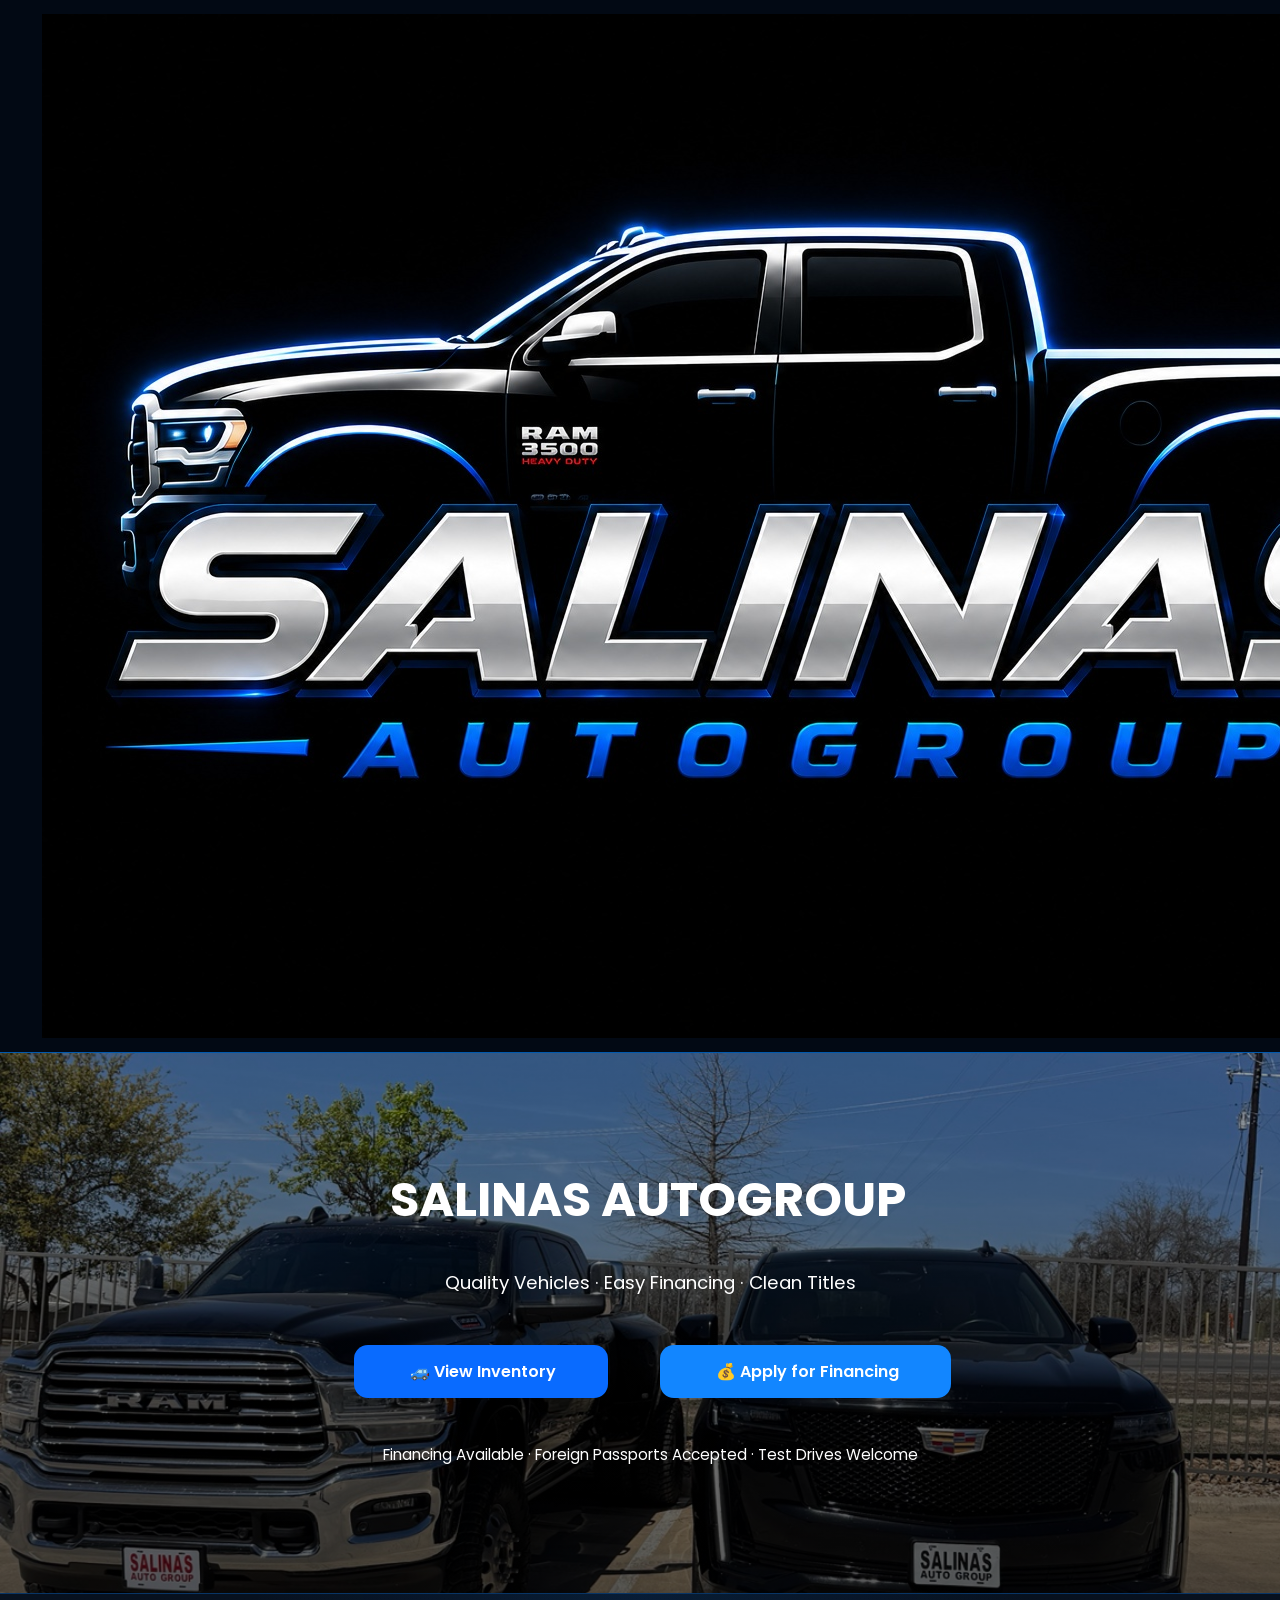
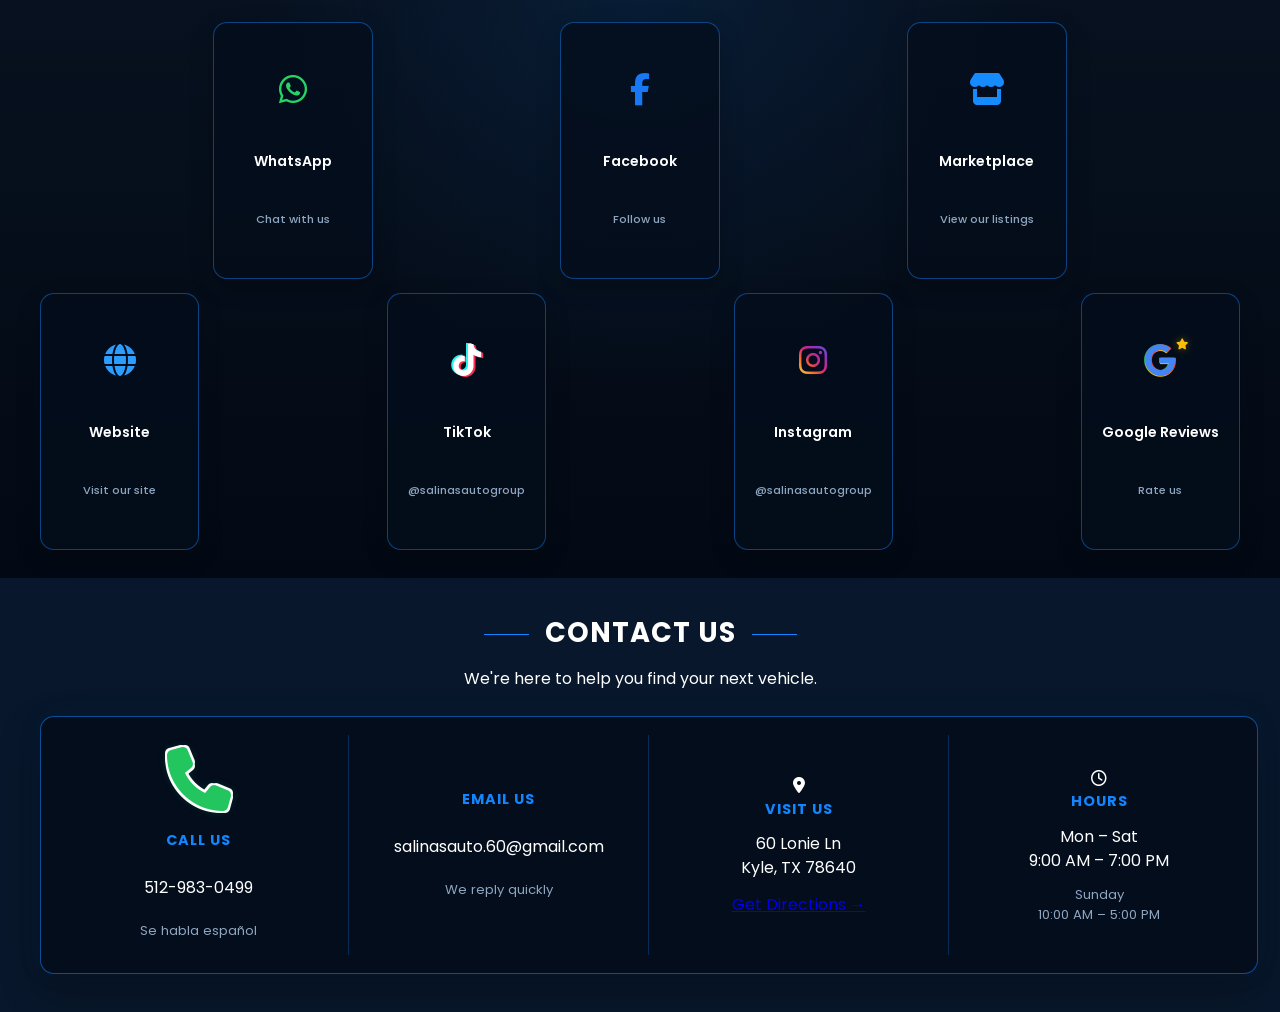
==== commit f20b4b12: "Update index.html" ====
--- a/index.html
+++ b/index.html
@@ -15,14 +15,8 @@
   <nav class="navbar">
 
   <div class="nav-brand">
-    <div class="nav-logo">S</div>
-
-    <div class="nav-name">
-      <strong>SALINAS</strong>
-      <span>AUTOGROUP</span>
-    </div>
-  </div>
-
+    <img src="assets/salinas-logo 2.jpg" alt="Salinas AutoGroup" class="nav-brand-logo">
+</div>
   <div class="nav-links">
 
     <a href="https://salinasautotx.mycarsonline.com/inventory/">
--- a/style.css
+++ b/style.css
@@ -292,10 +292,13 @@
     display: none;
   }
 
-  .nav-apply {
+.nav-apply {
     font-size: 10px;
     padding: 9px 12px;
-  }
+    white-space: nowrap;
+    min-width: max-content;
+    flex-shrink: 0;
+}  
 }
 /* ===== PREMIUM CONTACT SECTION ===== */
 
@@ -529,7 +532,7 @@
 @media (max-width: 500px) {
 
   .social-grid {
-    grid-template-columns: repeat(2, 1fr);
+    grid-template-columns: 1fr;
     padding: 16px;
     gap: 10px;
   }
@@ -1403,3 +1406,466 @@
   margin-left: auto;
   margin-right: auto;
 }
+/* TITLE */
+
+.premium-contact .contact-title {
+  margin: 0 !important;
+
+  color: #ffffff !important;
+
+  font-size: 2.5rem !important;
+  font-weight: 700 !important;
+  letter-spacing: 2px !important;
+}
+
+.premium-contact .contact-title::before,
+.premium-contact .contact-title::after {
+  content: "" !important;
+
+  display: inline-block !important;
+
+  width: 70px !important;
+  height: 2px !important;
+
+  margin: 0 22px !important;
+
+  vertical-align: middle !important;
+
+  background: #1286ff !important;
+}
+
+.premium-contact .contact-subtitle {
+  margin: 10px 0 32px !important;
+
+  color: #c2cad5 !important;
+
+  font-size: 1rem !important;
+}
+
+
+/* MAIN BOX */
+
+.premium-contact .contact-grid {
+  width: 100% !important;
+  max-width: 1180px !important;
+
+  margin: 0 auto !important;
+  padding: 0 !important;
+
+  display: grid !important;
+  grid-template-columns: repeat(2, 1fr) !important;
+
+  overflow: hidden !important;
+
+  border: 1px solid #1286ff !important;
+  border-radius: 24px !important;
+
+  background:
+    linear-gradient(
+      145deg,
+      rgba(5, 18, 35, .96),
+      rgba(1, 8, 18, .98)
+    ) !important;
+
+  box-shadow:
+    0 0 26px rgba(18, 134, 255, .16),
+    0 20px 50px rgba(0, 0, 0, .32) !important;
+}
+
+
+/* EACH QUADRANT */
+
+.premium-contact .contact-item {
+  min-height: 285px !important;
+
+  padding: 38px 24px !important;
+
+  display: flex !important;
+  flex-direction: column !important;
+  align-items: center !important;
+  justify-content: center !important;
+
+  box-sizing: border-box !important;
+
+  text-align: center !important;
+
+  background: transparent !important;
+
+  border: none !important;
+}
+
+
+/* GRID LINES */
+
+.premium-contact .contact-item:nth-child(1),
+.premium-contact .contact-item:nth-child(2) {
+  border-bottom: 1px solid rgba(18, 134, 255, .50) !important;
+}
+
+.premium-contact .contact-item:nth-child(1),
+.premium-contact .contact-item:nth-child(3) {
+  border-right: 1px solid rgba(18, 134, 255, .50) !important;
+}
+
+
+/* KILL OLD DECORATIONS */
+
+.premium-contact .contact-item::before,
+.premium-contact .contact-item::after,
+.premium-contact .contact-icon::before,
+.premium-contact .contact-icon::after,
+.premium-contact .contact-item h3::before,
+.premium-contact .contact-item h3::after,
+.premium-contact .contact-main::before,
+.premium-contact .contact-main::after,
+.premium-contact span::before,
+.premium-contact span::after {
+  content: none !important;
+  display: none !important;
+}
+
+
+/* ========================
+   PHONE
+======================== */
+
+.phone-icon {
+  width: 100px !important;
+  height: 100px !important;
+
+  margin: 0 auto 20px !important;
+
+  display: flex !important;
+  align-items: center !important;
+  justify-content: center !important;
+
+  border: none !important;
+  border-radius: 0 !important;
+  background: transparent !important;
+  box-shadow: none !important;
+}
+
+.phone-icon i {
+  color: #22c55e !important;
+
+  font-size: 78px !important;
+
+  text-shadow:
+    -2px -2px 0 #ffffff,
+     2px -2px 0 #ffffff,
+    -2px  2px 0 #ffffff,
+     2px  2px 0 #ffffff,
+     0 0 12px rgba(34, 197, 94, .22) !important;
+}
+
+
+/* ========================
+   GMAIL
+======================== */
+
+.gmail-logo {
+  position: relative;
+
+  width: 105px;
+  height: 78px;
+
+  margin: 0 auto 22px;
+
+  border-radius: 9px;
+
+  background:
+    linear-gradient(
+      90deg,
+      #4285f4 0%,
+      #4285f4 22%,
+      #ffffff 22%,
+      #ffffff 78%,
+      #34a853 78%,
+      #34a853 100%
+    );
+
+  overflow: hidden;
+}
+
+.gmail-logo::before,
+.gmail-logo::after {
+  content: "";
+
+  position: absolute;
+  top: -7px;
+
+  width: 65px;
+  height: 18px;
+
+  background: #ea4335;
+}
+
+.gmail-logo::before {
+  left: -6px;
+  transform: rotate(35deg);
+}
+
+.gmail-logo::after {
+  right: -6px;
+  transform: rotate(-35deg);
+}
+
+.gmail-logo .gmail-middle {
+  position: absolute;
+
+  top: 16px;
+  left: 41px;
+
+  width: 23px;
+  height: 23px;
+
+  background: #fbbc05;
+
+  transform: rotate(45deg);
+}
+
+
+/* ========================
+   MAPS
+======================== */
+
+.maps-logo {
+  width: 95px;
+  height: 95px;
+
+  margin: 0 auto 22px;
+
+  display: flex;
+  align-items: center;
+  justify-content: center;
+}
+
+.maps-logo i {
+  font-size: 82px;
+
+  color: transparent;
+
+  background:
+    linear-gradient(
+      145deg,
+      #4285f4 0%,
+      #4285f4 23%,
+      #ea4335 23%,
+      #ea4335 45%,
+      #fbbc05 45%,
+      #fbbc05 66%,
+      #34a853 66%,
+      #34a853 100%
+    );
+
+  -webkit-background-clip: text;
+  background-clip: text;
+}
+
+
+/* ========================
+   HOURS
+======================== */
+
+.hours-logo {
+  width: 94px;
+  height: 94px;
+
+  margin: 0 auto 22px;
+
+  display: flex;
+  align-items: center;
+  justify-content: center;
+
+  border: 5px solid #268cff;
+  border-radius: 50%;
+
+  background: #ffffff;
+
+  box-shadow:
+    0 0 16px rgba(38, 140, 255, .28);
+}
+
+.hours-logo i {
+  color: #268cff;
+
+  font-size: 50px;
+}
+
+
+/* ========================
+   TEXT
+======================== */
+
+.premium-contact .contact-item h3 {
+  margin: 0 0 15px !important;
+
+  color: #168cff !important;
+
+  font-size: 1.15rem !important;
+  font-weight: 700 !important;
+  letter-spacing: .7px !important;
+}
+
+.premium-contact .contact-main {
+  min-height: 58px !important;
+
+  margin: 0 0 10px !important;
+
+  display: flex !important;
+  align-items: center !important;
+  justify-content: center !important;
+
+  color: #ffffff !important;
+
+  font-size: 1.18rem !important;
+  font-weight: 500 !important;
+  line-height: 1.5 !important;
+
+  text-align: center !important;
+}
+
+.premium-contact .contact-item > span {
+  color: #c4ccd7 !important;
+
+  font-size: .92rem !important;
+  line-height: 1.6 !important;
+
+  text-align: center !important;
+}
+
+
+/* LINKS */
+
+.premium-contact .contact-text-link {
+  color: #ffffff !important;
+  text-decoration: none !important;
+
+  transition:
+    color .2s ease,
+    text-shadow .2s ease !important;
+}
+
+.premium-contact .contact-text-link:hover {
+  color: #168cff !important;
+
+  text-shadow:
+    0 0 10px rgba(22, 140, 255, .40) !important;
+}
+
+.premium-contact .contact-action {
+  color: #168cff !important;
+
+  text-decoration: none !important;
+
+  font-size: 1rem !important;
+
+  transition: color .2s ease !important;
+}
+
+.premium-contact .contact-action:hover {
+  color: #79c3ff !important;
+}
+
+
+/* ========================
+   MOBILE
+======================== */
+
+@media (max-width: 650px) {
+
+  .premium-contact {
+    padding: 34px 14px 40px !important;
+  }
+
+  .premium-contact .contact-title {
+    font-size: 1.65rem !important;
+  }
+
+  .premium-contact .contact-title::before,
+  .premium-contact .contact-title::after {
+    width: 28px !important;
+    margin: 0 9px !important;
+  }
+
+  .premium-contact .contact-subtitle {
+    font-size: .82rem !important;
+  }
+
+  .premium-contact .contact-grid {
+    grid-template-columns: 1fr !important;
+  }
+
+  .premium-contact .contact-item {
+    min-height: 250px !important;
+
+    border-right: none !important;
+  }
+
+  .premium-contact .contact-item:not(:last-child) {
+    border-bottom: 1px solid rgba(18, 134, 255, .45) !important;
+  }
+}
+.contact-subtitle {
+  width: 100%;
+  text-align: center;
+  display: block;
+  margin: 12px auto 25px;
+}
+* =========================================
+   MOBILE ONLY - SALINAS AUTOGROUP
+   NO AFECTA DESKTOP
+========================================= */
+
+@media (max-width: 768px) {
+
+  /* APPLY NOW DE ARRIBA - SOLO CELULAR */
+.nav-apply {
+    min-width: 115px !important;
+    width: 115px !important;
+    padding: 14px 8px !important;
+
+    white-space: nowrap !important;
+    flex-shrink: 0 !important;
+
+    display: flex !important;
+    align-items: center !important;
+    justify-content: center !important;
+
+    text-align: center !important;
+    font-size: 13px !important;
+    line-height: 1 !important;
+}
+  /* =========================
+     BOTÓN APPLY NOW
+  ========================== */
+
+  .apply-btn {
+    white-space: nowrap !important;
+    width: auto !important;
+    min-width: 145px !important;
+
+    padding: 15px 20px !important;
+
+    display: flex !important;
+    align-items: center !important;
+    justify-content: center !important;
+
+    text-align: center !important;
+    line-height: 1 !important;
+  }
+
+
+  /* =========================
+     CONTACT US
+  ========================== */
+
+  .contact-subtitle {
+    width: 100% !important;
+    text-align: center !important;
+    margin: 12px auto 25px !important;
+    padding: 0 20px !important;
+    box-sizing: border-box !important;
+  }
+
+}
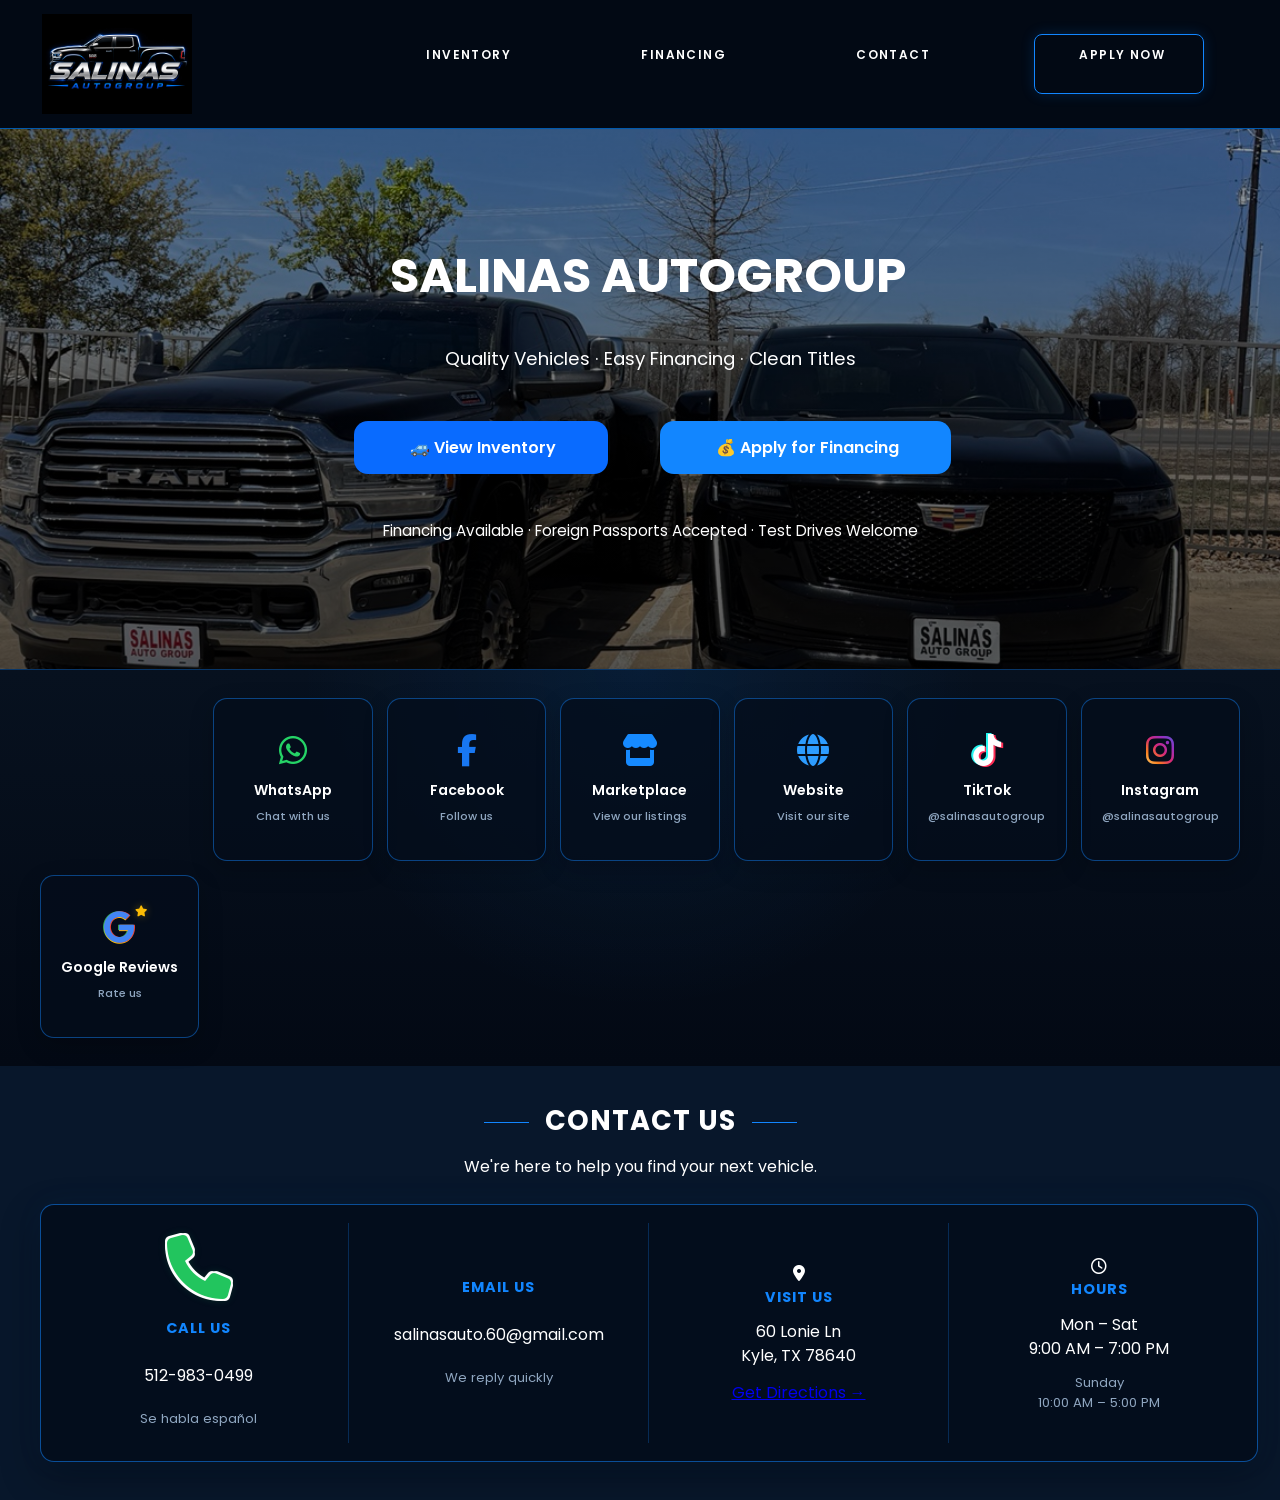
==== commit aa0f0d32: "Add target and rel attributes to social links Updated social media links to open in a new tab with a" ====
--- a/index.html
+++ b/index.html
@@ -66,50 +66,64 @@
 </header>
 <main class="grid social-grid">
 
-  <a class="card social-card" href="https://wa.me/message/QDEWCM2336SJL1">
-    <i class="fa-brands fa-whatsapp brand-icon whatsapp-icon"></i>
-    <strong>WhatsApp</strong>
-    <span>Chat with us</span>
-  </a>
-
-  <a class="card social-card" href="https://www.facebook.com/share/1C6ceh8hkV/?mibextid=wwXIfr">
-    <i class="fa-brands fa-facebook-f brand-icon facebook-icon"></i>
-    <strong>Facebook</strong>
-    <span>Follow us</span>
-  </a>
-
-  <a class="card social-card" href="https://www.facebook.com/marketplace/profile/61552966870118/?ref=permalink&mibextid=6ojiHh">
-   <i class="fa-solid fa-store brand-icon marketplace-icon"></i>
-    <strong>Marketplace</strong>
-    <span>View our listings</span>
-  </a>
-
-  <a class="card social-card" href="https://salinasautotx.mycarsonline.com">
-    <i class="fa-solid fa-globe brand-icon website-icon"></i>
-    <strong>Website</strong>
-    <span>Visit our site</span>
-  </a>
-
-  <a class="card social-card" href="https://www.tiktok.com/@salinasautogroup">
-   <i class="fa-brands fa-tiktok brand-icon tiktok-icon"></i> 
-    <strong>TikTok</strong>
-    <span>@salinasautogroup</span>
-  </a>
-
-  <a class="card social-card" href="https://www.instagram.com/salinasautogroup">
-  <i class="fa-brands fa-instagram brand-icon instagram-icon"></i>  
-    <strong>Instagram</strong>
-    <span>@salinasautogroup</span>
-  </a>
-
-  <a class="card social-card" href="https://g.page/r/CbCZAKgJNH7OEBM/review">
-  <div class="google-icon-wrap">
-  <i class="fa-brands fa-google brand-icon google-icon"></i>
-  <i class="fa-solid fa-star review-star"></i>
-</div> 
-    <strong>Google Reviews</strong>
-    <span>Rate us</span>
-  </a>
+  <a class="card social-card"
+   href="https://wa.me/message/QDEWCM2336SJL1"
+   target="_blank" rel="noopener noreferrer">
+  <i class="fa-brands fa-whatsapp brand-icon whatsapp-icon"></i>
+  <strong>WhatsApp</strong>
+  <span>Chat with us</span>
+</a>
+
+<a class="card social-card"
+   href="https://www.facebook.com/share/1C6ceh8hkV/?mibextid=wwXIfr"
+   target="_blank" rel="noopener noreferrer">
+  <i class="fa-brands fa-facebook-f brand-icon facebook-icon"></i>
+  <strong>Facebook</strong>
+  <span>Follow us</span>
+</a>
+
+<a class="card social-card"
+   href="https://www.facebook.com/marketplace/profile/61552966870118/?ref=permalink&mibextid=6ojiHh"
+   target="_blank" rel="noopener noreferrer">
+  <i class="fa-solid fa-store brand-icon marketplace-icon"></i>
+  <strong>Marketplace</strong>
+  <span>View our listings</span>
+</a>
+
+<a class="card social-card"
+   href="https://salinasautotx.mycarsonline.com"
+   target="_blank" rel="noopener noreferrer">
+  <i class="fa-solid fa-globe brand-icon website-icon"></i>
+  <strong>Website</strong>
+  <span>Visit our site</span>
+</a>
+
+<a class="card social-card"
+   href="https://www.tiktok.com/@salinasautogroup"
+   target="_blank" rel="noopener noreferrer">
+  <i class="fa-brands fa-tiktok brand-icon tiktok-icon"></i>
+  <strong>TikTok</strong>
+  <span>@salinasautogroup</span>
+</a>
+
+<a class="card social-card"
+   href="https://www.instagram.com/salinasautogroup/"
+   target="_blank" rel="noopener noreferrer">
+  <i class="fa-brands fa-instagram brand-icon instagram-icon"></i>
+  <strong>Instagram</strong>
+  <span>@salinasautogroup</span>
+</a>
+
+<a class="card social-card"
+   href="https://g.page/r/CbCZAKgINH7OEBM/review"
+   target="_blank" rel="noopener noreferrer">
+  <div class="google-icon-wrap">
+    <i class="fa-brands fa-google brand-icon google-icon"></i>
+    <i class="fa-solid fa-star review-star"></i>
+  </div>
+  <strong>Google Reviews</strong>
+  <span>Rate us</span>
+</a>
 
 </main>
 <section class="info premium-contact" id="contact">
--- a/style.css
+++ b/style.css
@@ -1869,3 +1869,83 @@
   }
 
 }
+* ===== LOGO SALINAS AUTOGROUP ===== */
+
+/* PC */
+.nav-brand-logo {
+  display: block;
+  width: 260px;
+  height: auto;
+  object-fit: contain;
+}
+
+/* CELULAR */
+@media (max-width: 768px) {
+  .nav-brand-logo {
+    width: 185px;
+    height: auto;
+    max-width: 42vw;
+  }
+}
+/* ===== FIX LOGO NAVBAR ===== */
+
+.nav-brand {
+  flex-shrink: 0 !important;
+  overflow: hidden !important;
+}
+
+.nav-brand-logo {
+  width: 190px !important;
+  height: 70px !important;
+  object-fit: contain !important;
+  display: block !important;
+}
+
+/* SOLO CELULAR */
+@media (max-width: 768px) {
+  .nav-brand-logo {
+    width: 150px !important;
+    height: 62px !important;
+    object-fit: contain !important;
+  }
+}
+/* ===== LOGO SIZE FINAL ===== */
+
+/* PC */
+@media (min-width: 769px) {
+  .nav-brand-logo {
+    width: 300px !important;
+    height: 95px !important;
+    object-fit: contain !important;
+  }
+
+  .navbar {
+    min-height: 105px !important;
+  }
+}
+
+/* CELULAR - DEJAR COMO ESTÁ */
+@media (max-width: 768px) {
+  .nav-brand-logo {
+    width: 150px !important;
+    height: 62px !important;
+    object-fit: contain !important;
+  }
+}
+/* LOGO GRANDE SOLO EN PC */
+@media (min-width: 769px) {
+  .nav-brand-logo {
+    width: 300px !important;
+    height: 100px !important;
+    object-fit: contain !important;
+    object-position: left center !important;
+    display: block !important;
+  }
+
+  .nav-brand {
+    width: 300px !important;
+    height: 100px !important;
+    display: flex !important;
+    align-items: center !important;
+  }
+}
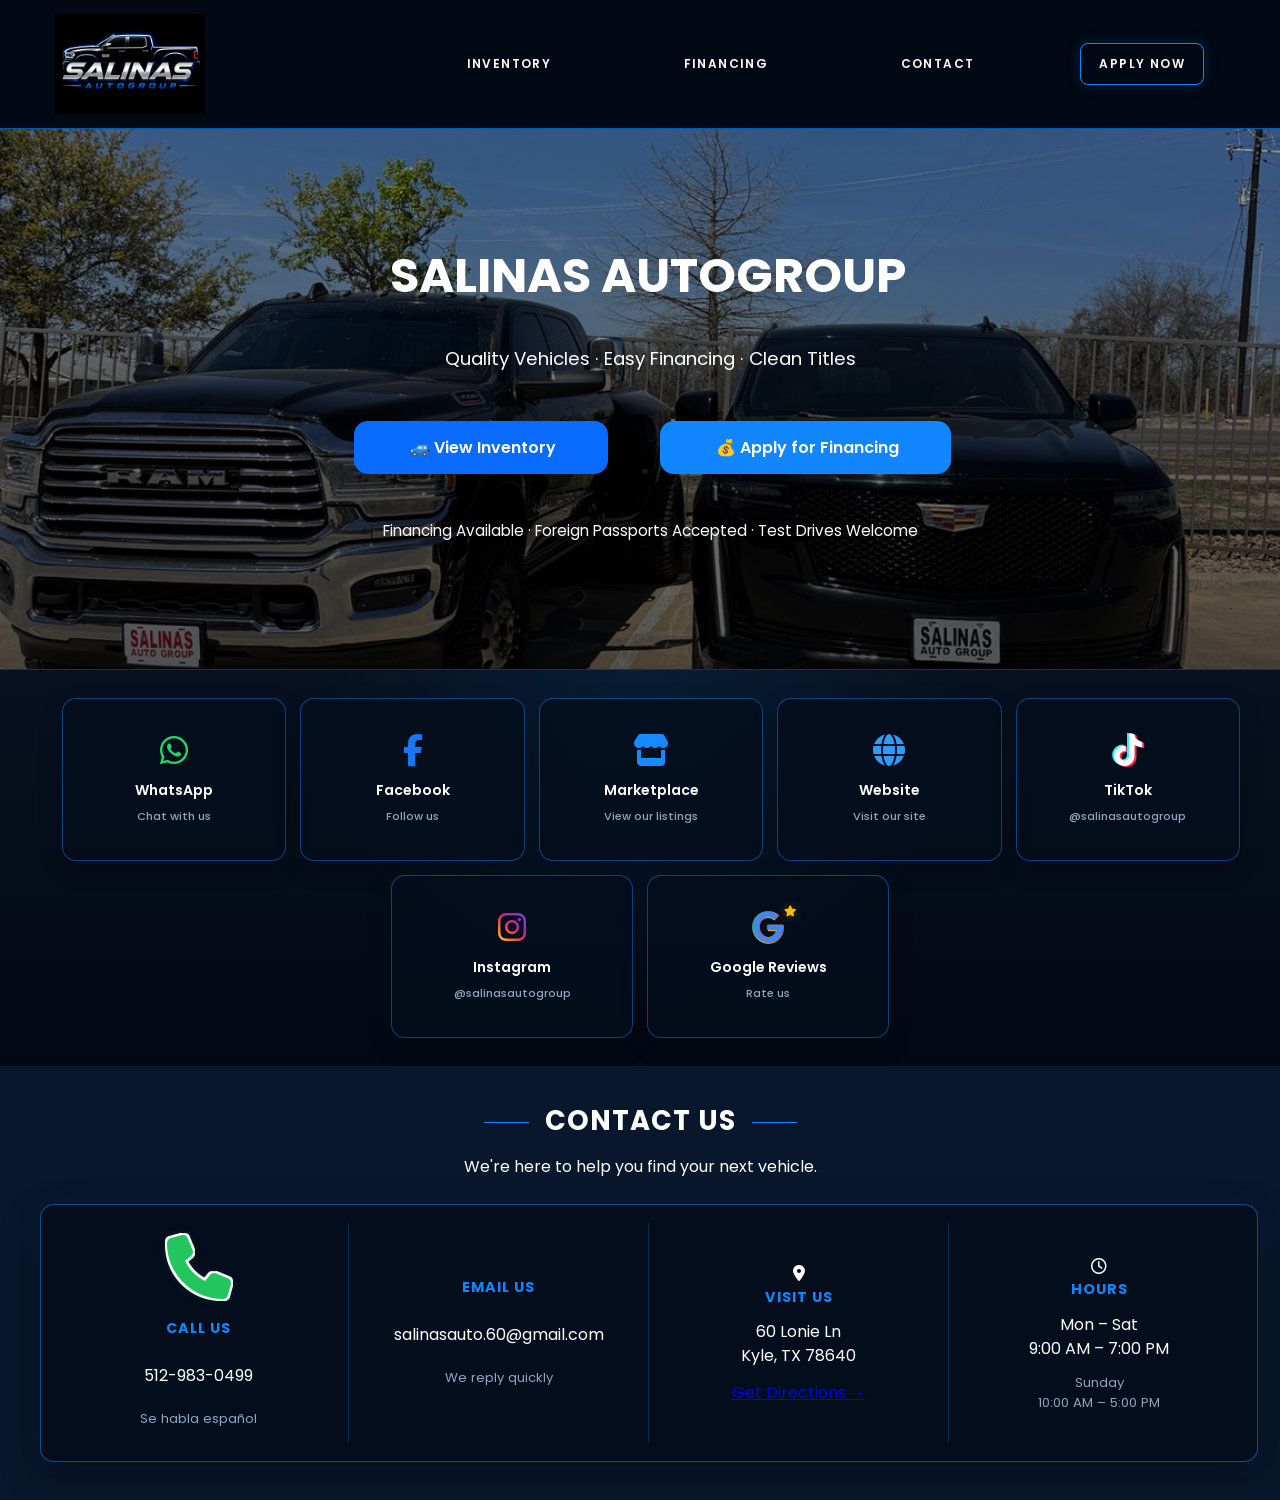
==== commit 176e1bf2: "Update index.html" ====
--- a/index.html
+++ b/index.html
@@ -32,10 +32,12 @@
     </a>
 
     <a class="nav-apply"
-       href="https://salinasautotx.mycarsonline.com/apply-online/">
-      APPLY NOW
-    </a>
-
+   href="https://salinasautotx.mycarsonline.com/apply-online/"
+   target="_blank"
+   rel="noopener noreferrer"
+   onclick="window.open('https://salinasautotx.mycarsonline.com/apply-online/','_blank'); return false;">
+  APPLY NOW
+</a>
   </div>
 
 </nav>
--- a/style.css
+++ b/style.css
@@ -1949,3 +1949,68 @@
     align-items: center !important;
   }
 }
+.grid.social-grid {
+  display: flex;
+  flex-wrap: wrap;
+  justify-content: center;
+  align-items: stretch;
+  gap: 14px;
+}
+
+.grid.social-grid .social-card {
+  flex: 1 1 170px;
+  max-width: 220px;
+  min-width: 150px;
+}
+@media (max-width: 480px) {
+  .grid.social-grid {
+    display: grid !important;
+    grid-template-columns: minmax(0, 1fr) minmax(0, 1fr) !important;
+    gap: 14px !important;
+    width: 100% !important;
+    box-sizing: border-box !important;
+  }
+
+  .grid.social-grid .social-card {
+    width: 100% !important;
+    max-width: none !important;
+    min-width: 0 !important;
+    margin: 0 !important;
+    box-sizing: border-box !important;
+  }
+
+  .grid.social-grid .social-card:nth-child(1) {
+    grid-column: 1 !important;
+    grid-row: 1 !important;
+  }
+
+  .grid.social-grid .social-card:nth-child(2) {
+    grid-column: 2 !important;
+    grid-row: 1 !important;
+  }
+
+  .grid.social-grid .social-card:nth-child(3) {
+    grid-column: 1 !important;
+    grid-row: 2 !important;
+  }
+
+  .grid.social-grid .social-card:nth-child(4) {
+    grid-column: 2 !important;
+    grid-row: 2 !important;
+  }
+
+  .grid.social-grid .social-card:nth-child(5) {
+    grid-column: 1 !important;
+    grid-row: 3 !important;
+  }
+
+  .grid.social-grid .social-card:nth-child(6) {
+    grid-column: 2 !important;
+    grid-row: 3 !important;
+  }
+
+  .grid.social-grid .social-card:nth-child(7) {
+    grid-column: 1 / 3 !important;
+    grid-row: 4 !important;
+  }
+}
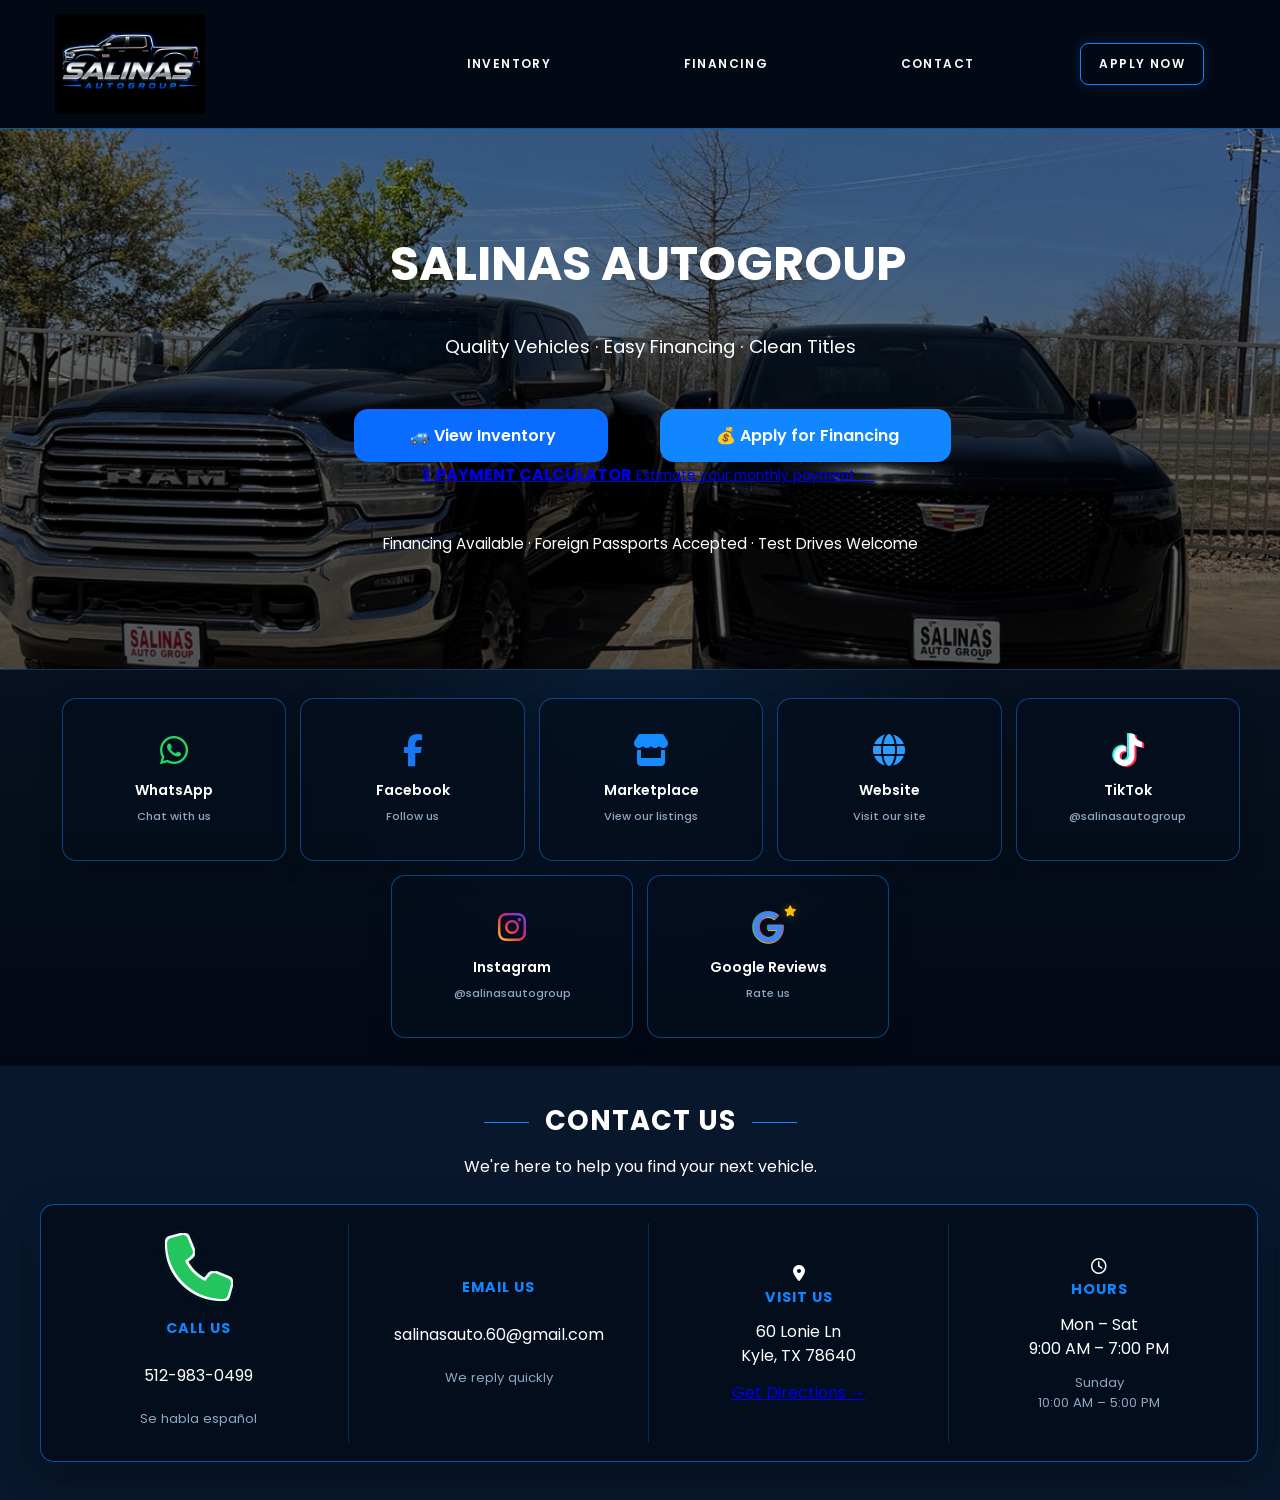
==== commit 69fe9d7c: "Add payment calculator CTA to index.html Added a payment calculator call-to-action section with a li" ====
--- a/index.html
+++ b/index.html
@@ -60,7 +60,18 @@
         💰 Apply for Financing
       </a>
     </div>
-
+<div class="payment-calculator-cta">
+  <a href="/calculator.html" class="payment-calculator-button">
+    <span class="payment-calculator-icon">$</span>
+
+    <span class="payment-calculator-copy">
+      <strong>PAYMENT CALCULATOR</strong>
+      <small>Estimate your monthly payment</small>
+    </span>
+
+    <span class="payment-calculator-arrow">→</span>
+  </a>
+</div>
     <p class="hero-features">
       Financing Available · Foreign Passports Accepted · Test Drives Welcome
     </p>
--- a/style.css
+++ b/style.css
@@ -2014,3 +2014,27 @@
     grid-row: 4 !important;
   }
 }
+.navbar,
+.nav-links,
+.nav-apply {
+  position: relative !important;
+}
+
+.navbar {
+  z-index: 9998 !important;
+}
+
+.nav-links,
+.nav-apply {
+  z-index: 9999 !important;
+}
+
+.nav-apply {
+  pointer-events: auto !important;
+  cursor: pointer !important;
+}
+
+.nav-apply::before,
+.nav-apply::after {
+  pointer-events: none !important;
+}
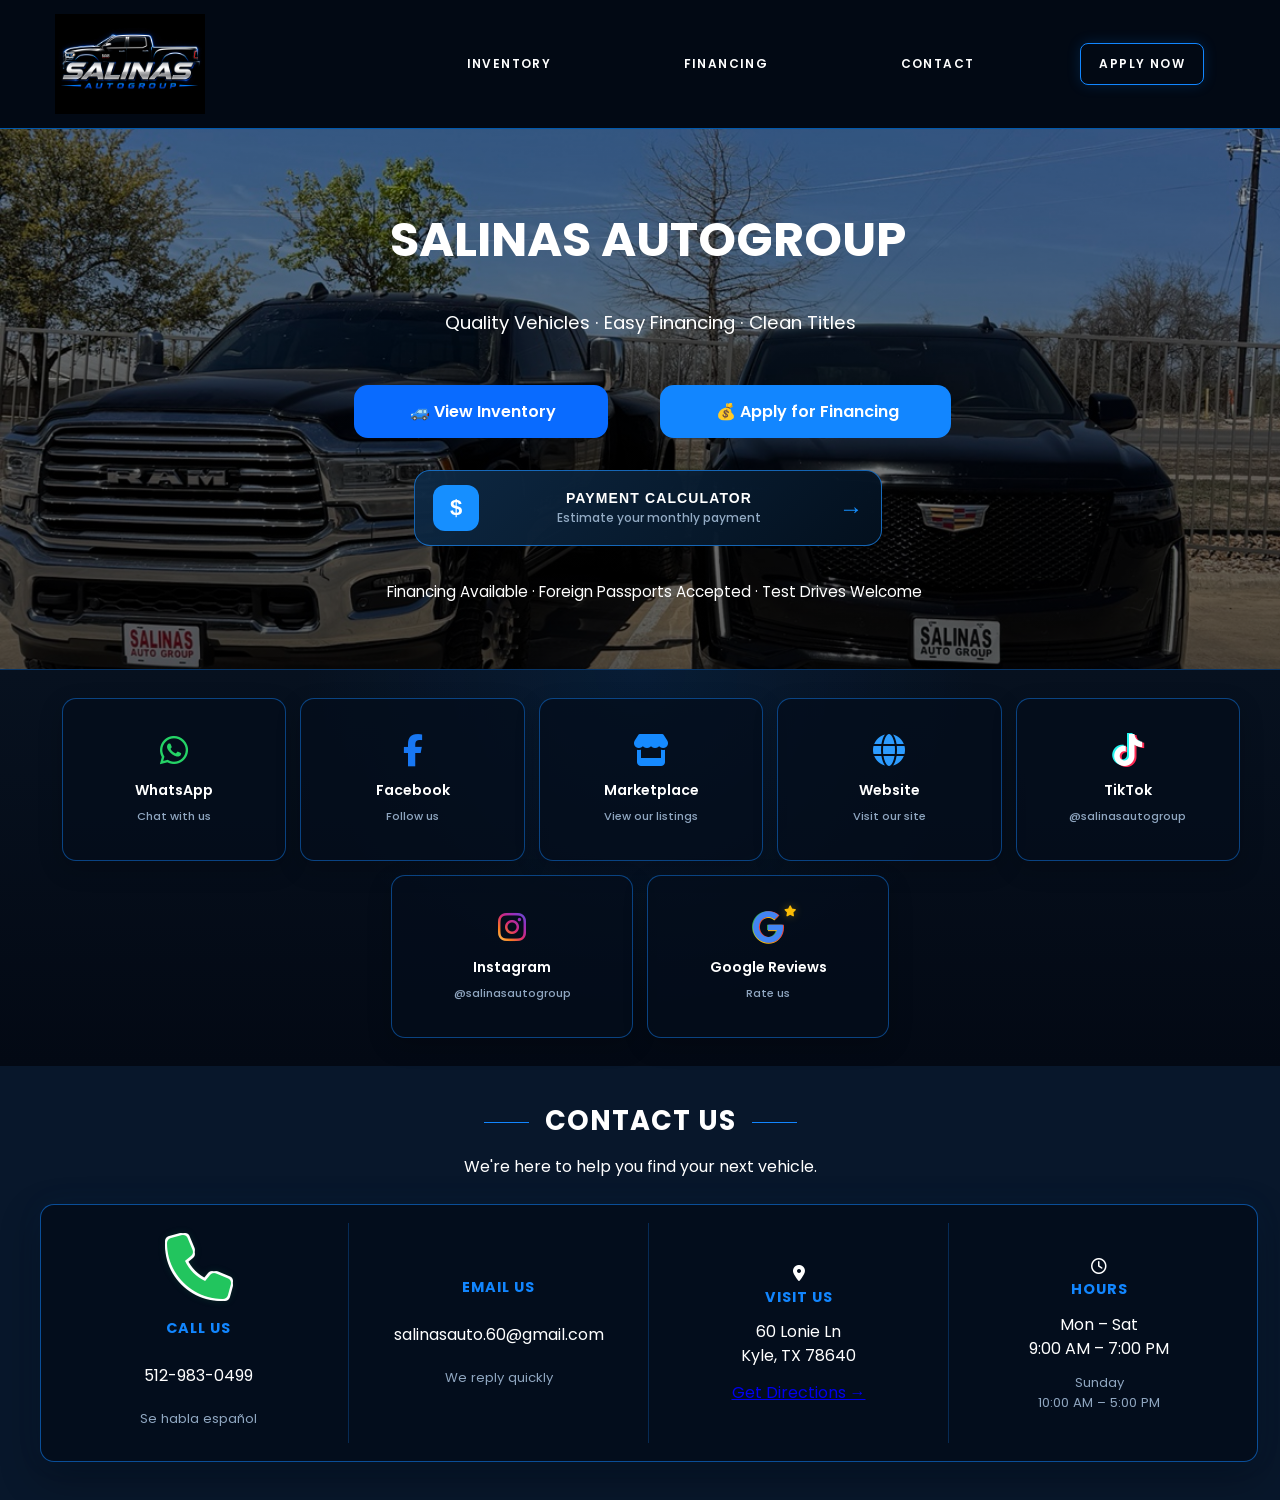
==== commit 76e1799c: "Modify payment calculator link attributes Updated payment calculator link to open in a new tab with " ====
--- a/index.html
+++ b/index.html
@@ -59,9 +59,13 @@
       <a class="btn btn-apply" href="https://salinasautotx.mycarsonline.com/apply-online/">
         💰 Apply for Financing
       </a>
-    </div>
-<div class="payment-calculator-cta">
-  <a href="/calculator.html" class="payment-calculator-button">
+    <div class="payment-calculator-cta">
+  <a
+    href="/calculator.html"
+    class="payment-calculator-button"
+    target="_blank"
+    rel="noopener noreferrer"
+  >
     <span class="payment-calculator-icon">$</span>
 
     <span class="payment-calculator-copy">
--- a/style.css
+++ b/style.css
@@ -2038,3 +2038,116 @@
 .nav-apply::after {
   pointer-events: none !important;
 }
+/* PAYMENT CALCULATOR CTA */
+
+.payment-calculator-cta {
+  display: flex;
+  justify-content: center;
+  width: 100%;
+  margin-top: 18px;
+}
+
+.payment-calculator-button {
+  display: flex;
+  align-items: center;
+  gap: 14px;
+
+  width: 100%;
+  max-width: 430px;
+
+  padding: 14px 18px;
+
+  border: 1px solid rgba(30, 144, 255, 0.65);
+  border-radius: 16px;
+
+  background:
+    linear-gradient(
+      135deg,
+      rgba(14, 42, 70, 0.95),
+      rgba(3, 16, 30, 0.98)
+    );
+
+  color: #ffffff;
+  text-decoration: none;
+
+  transition:
+    transform 0.2s ease,
+    border-color 0.2s ease,
+    background 0.2s ease;
+}
+
+.payment-calculator-icon {
+  display: flex;
+  align-items: center;
+  justify-content: center;
+
+  width: 46px;
+  height: 46px;
+  flex: 0 0 46px;
+
+  border-radius: 12px;
+
+  background: #168fff;
+
+  color: #ffffff;
+  font-size: 22px;
+  font-weight: 900;
+}
+
+.payment-calculator-copy {
+  display: flex;
+  flex-direction: column;
+  flex: 1;
+  min-width: 0;
+}
+
+.payment-calculator-copy strong {
+  font-size: 14px;
+  font-weight: 900;
+  letter-spacing: 0.08em;
+}
+
+.payment-calculator-copy small {
+  margin-top: 3px;
+
+  color: #93abc4;
+  font-size: 12px;
+  font-weight: 500;
+}
+
+.payment-calculator-arrow {
+  color: #168fff;
+  font-size: 24px;
+  font-weight: 700;
+}
+
+@media (hover: hover) and (pointer: fine) {
+  .payment-calculator-button:hover {
+    transform: translateY(-2px);
+    border-color: #168fff;
+
+    background:
+      linear-gradient(
+        135deg,
+        rgba(18, 55, 90, 0.98),
+        rgba(3, 16, 30, 1)
+      );
+  }
+}
+
+@media (max-width: 480px) {
+  .payment-calculator-cta {
+    margin-top: 14px;
+  }
+
+  .payment-calculator-button {
+    max-width: none;
+    padding: 13px 15px;
+  }
+
+  .payment-calculator-icon {
+    width: 42px;
+    height: 42px;
+    flex-basis: 42px;
+  }
+}
